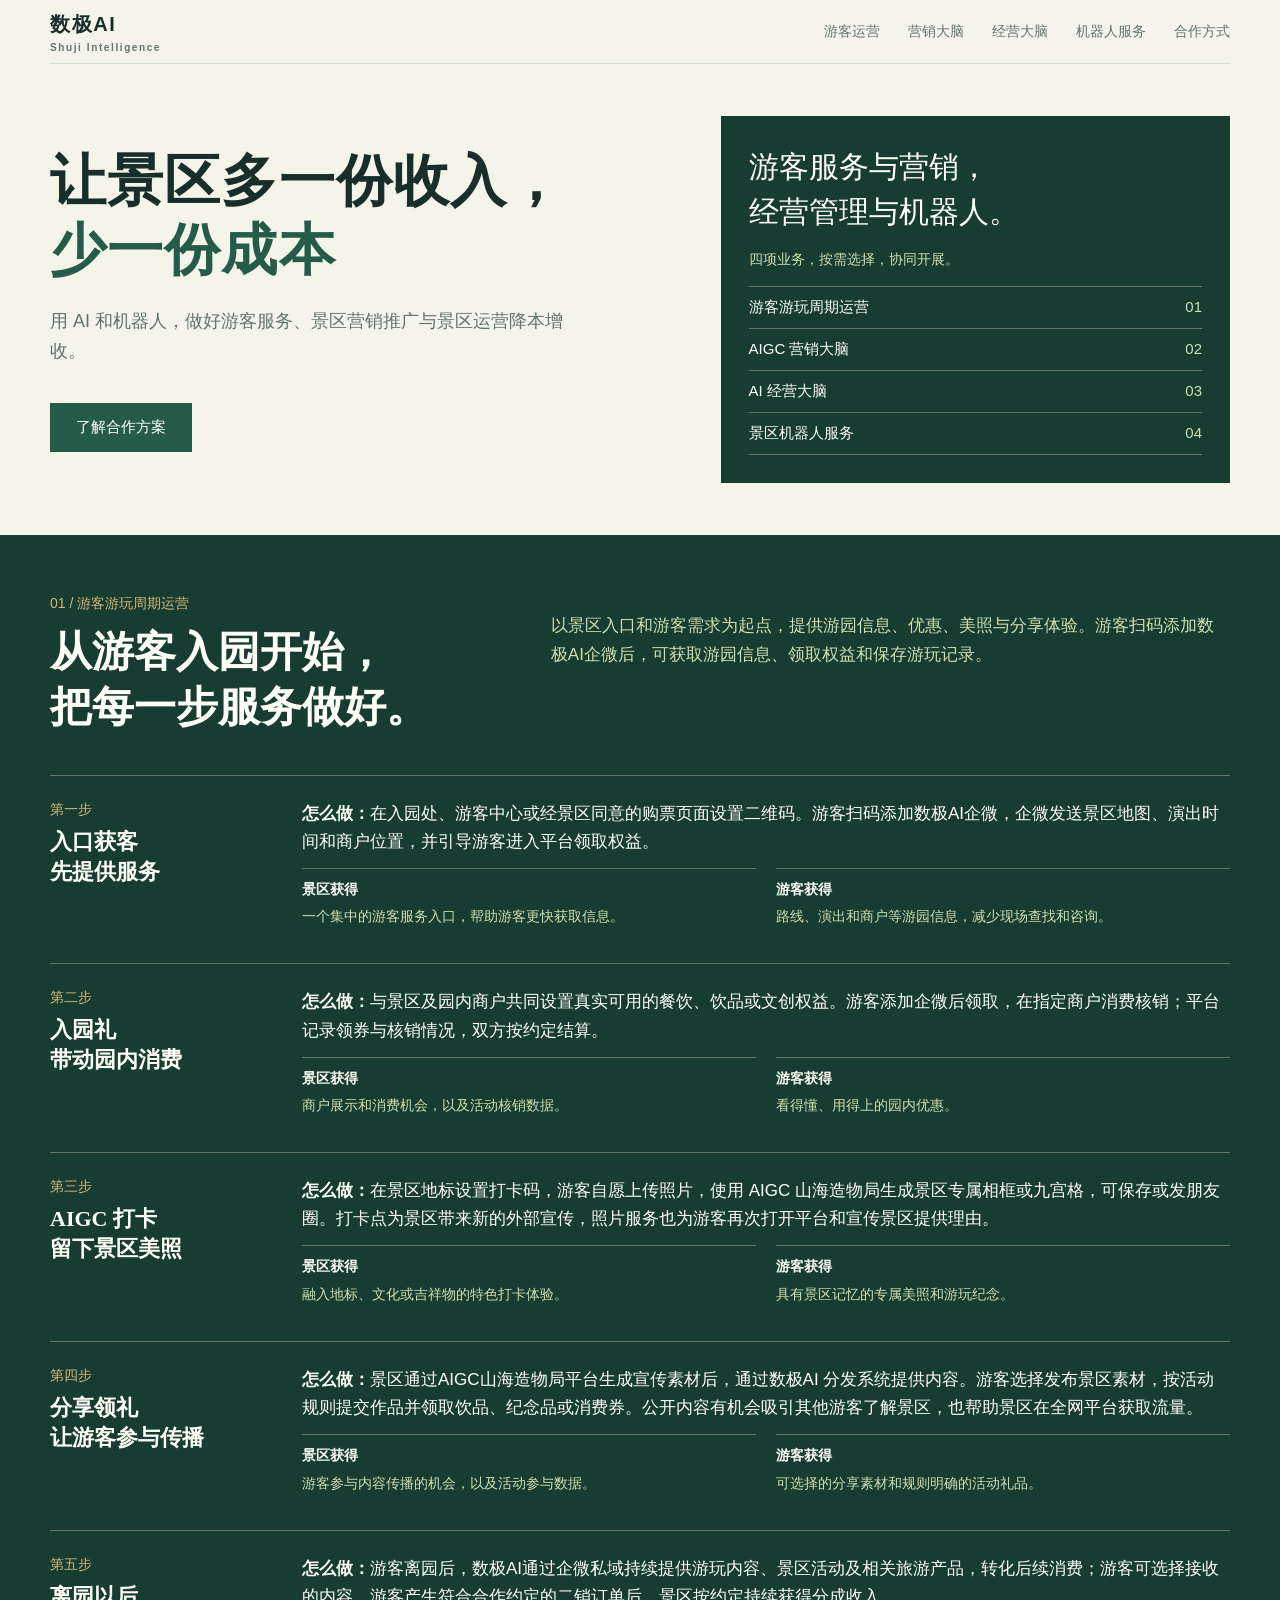
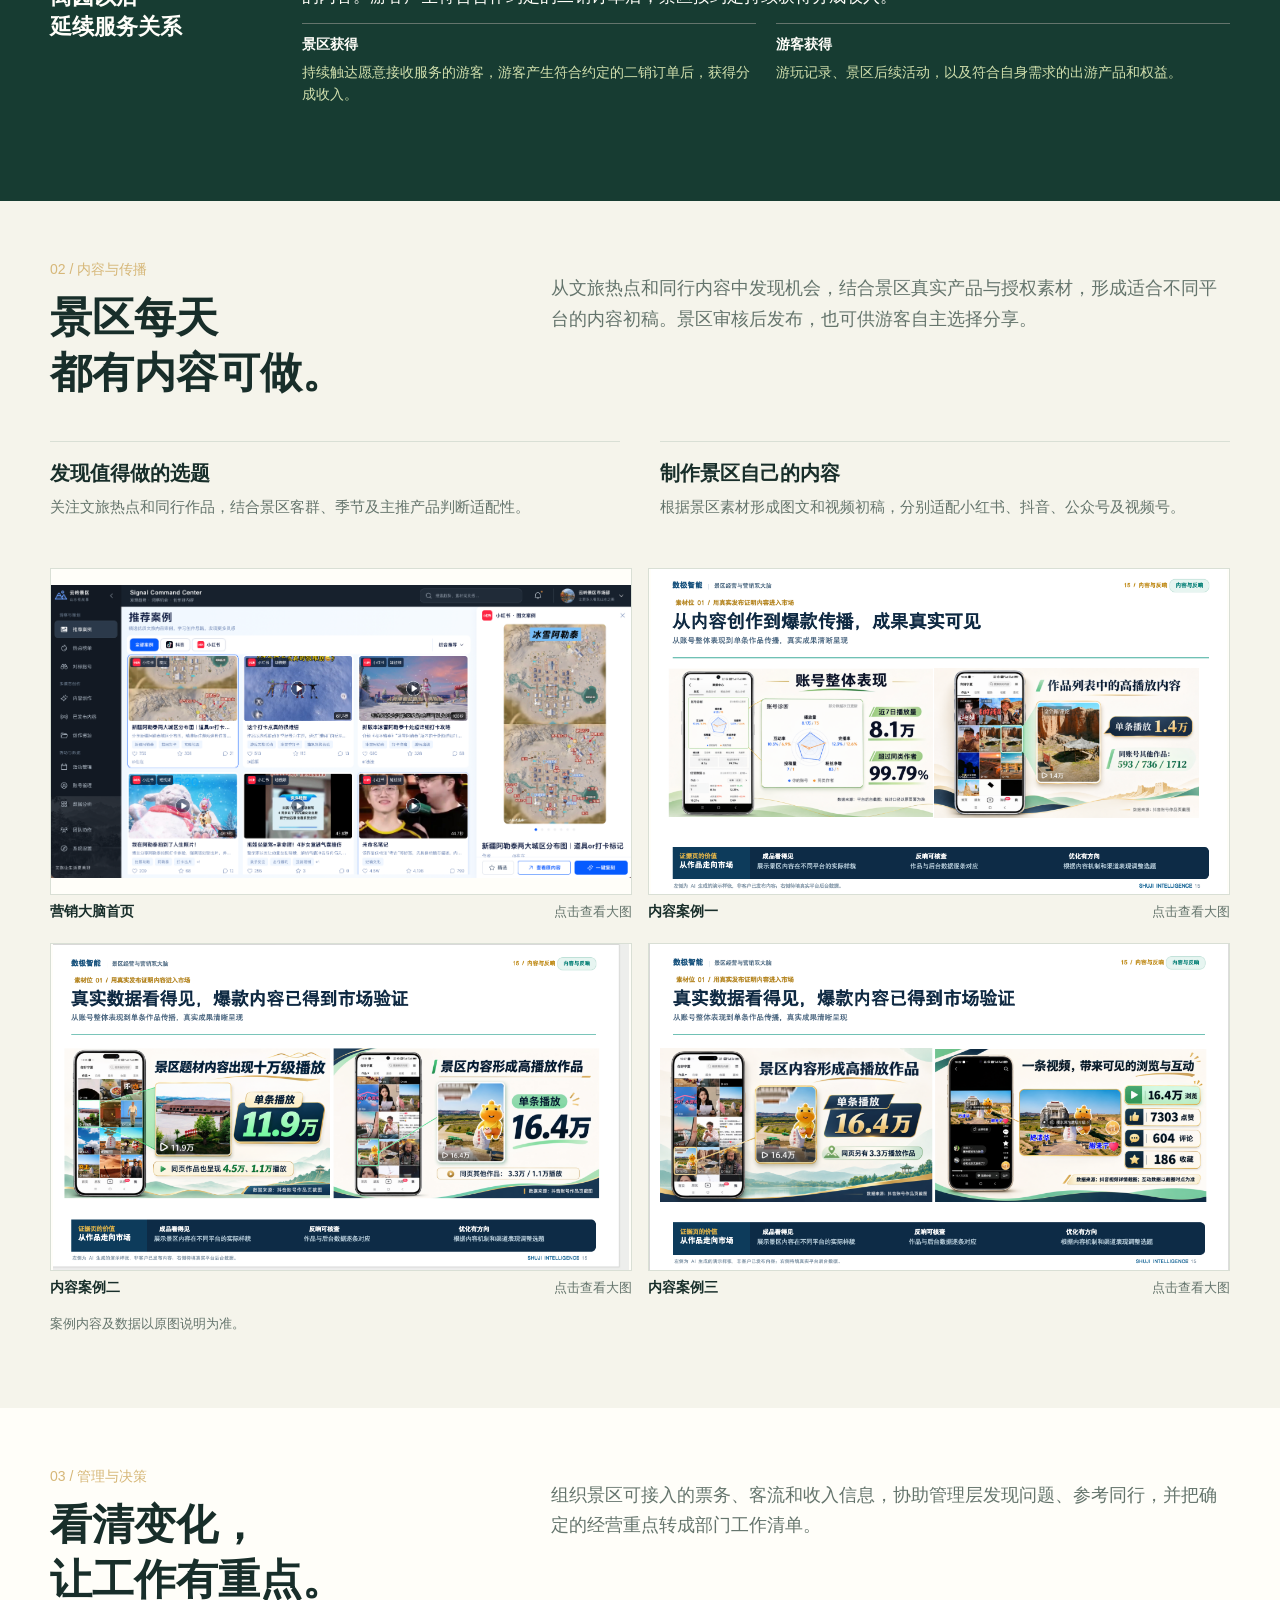
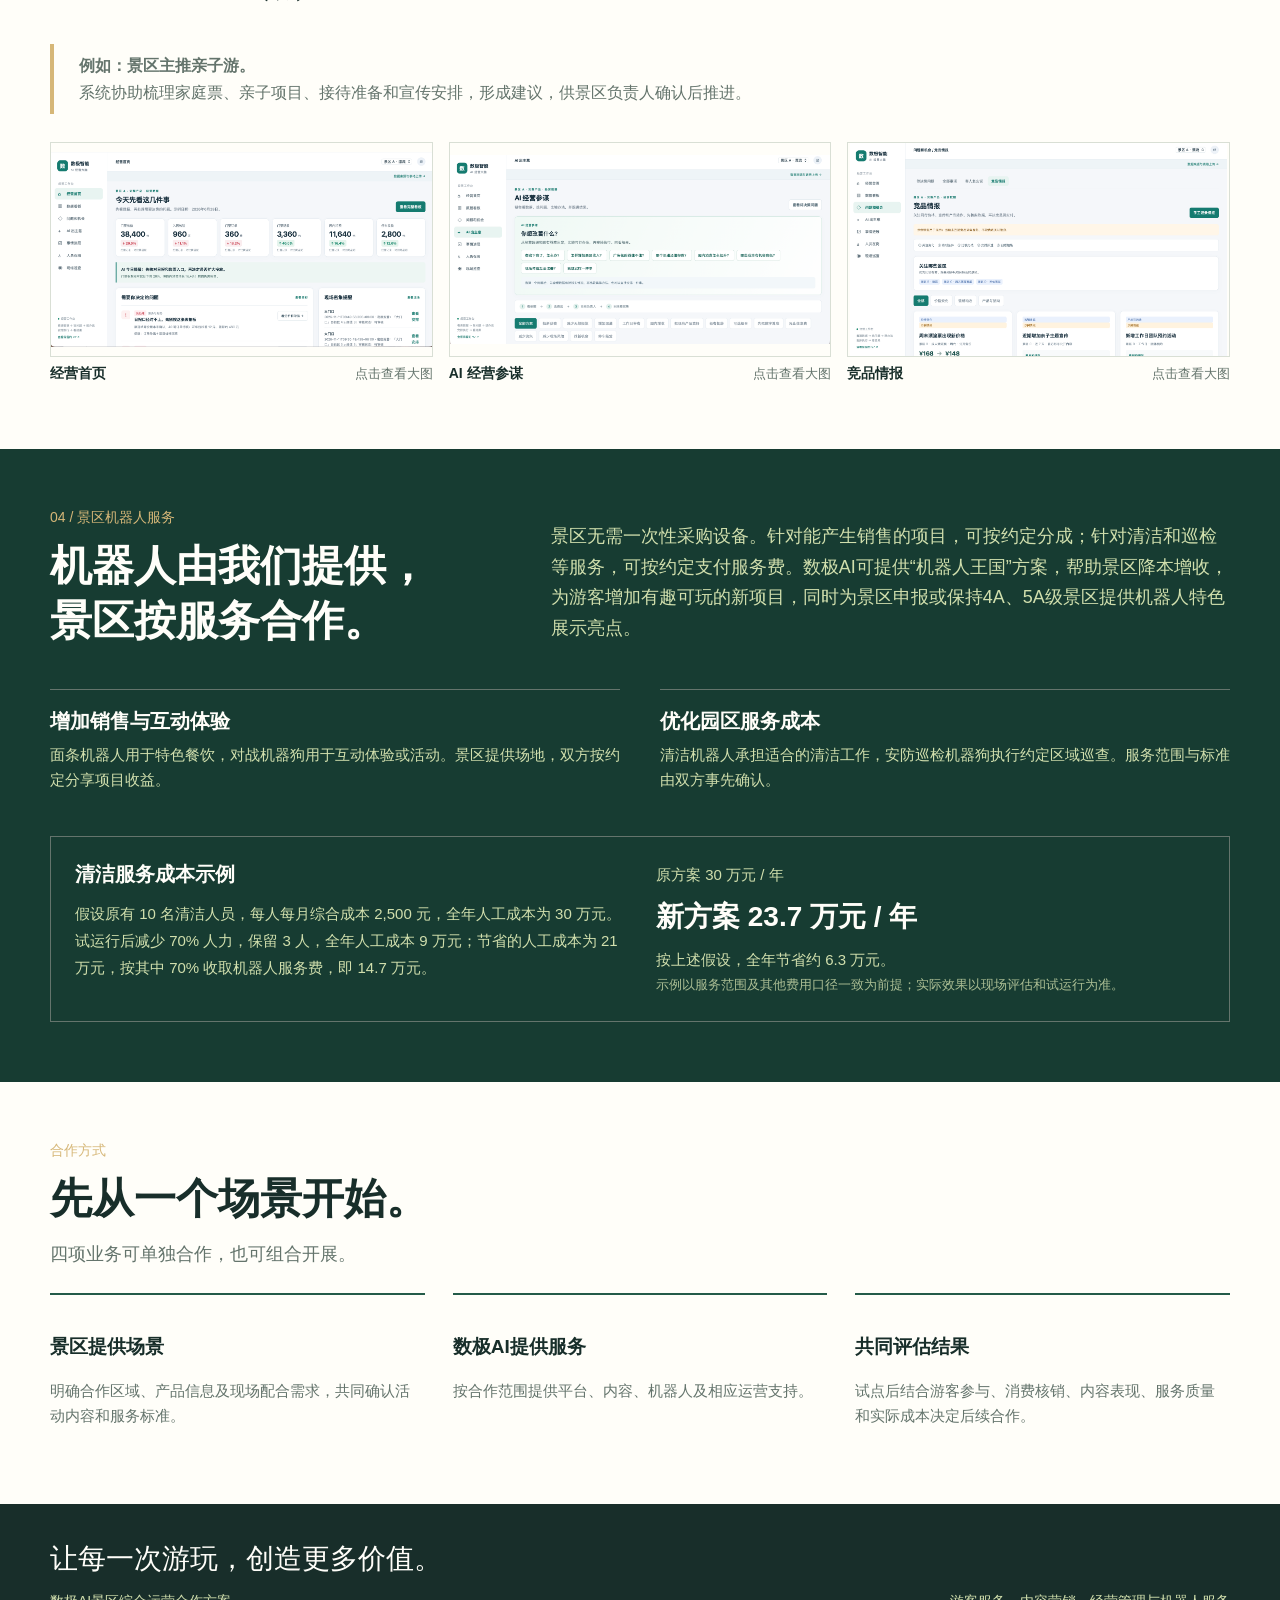
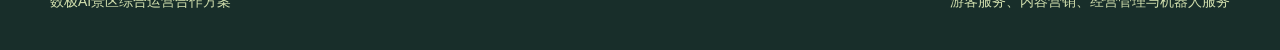
==== index.html @ 52cd79e1 "Update proposal headline" ====
<!doctype html>
<html lang="zh-CN"><head><meta charset="utf-8"><meta name="viewport" content="width=device-width,initial-scale=1"><title>数极AI｜景区综合运营合作方案</title><meta name="description" content="数极AI景区游客运营、营销、经营与机器人服务合作方案。"><style>
/* Hallmark: editorial B2B proposal; signature: visitor journey as a landscape of connected services. */
/* Critique: grounded in supplied materials; examples are clearly labelled. */
:root{--ink:#182e2a;--muted:#64746c;--paper:#f5f4eb;--white:#fffef9;--line:#d9dfd5;--green:#245b49;--deep:#173c32;--lime:#d1dfad;--gold:#d6b778;--font: "PingFang SC","Microsoft YaHei",sans-serif;--serif:"Songti SC","Noto Serif SC",serif}*{box-sizing:border-box}html{scroll-behavior:smooth;overflow-x:clip}body{margin:0;background:var(--paper);color:var(--ink);font-family:var(--font);overflow-x:clip}a{color:inherit;text-decoration:none}a:focus-visible{outline:3px solid var(--gold);outline-offset:5px}.wrap{width:min(1180px,calc(100% - 64px));margin:auto}.nav{height:78px;display:flex;align-items:center;justify-content:space-between;border-bottom:1px solid var(--line)}.brand{font-size:20px;font-weight:750;letter-spacing:.08em}.brand small{display:block;font-size:10px;color:var(--muted);margin-top:4px}.links{display:flex;gap:28px;font-size:14px;color:var(--muted)}.hero{min-height:625px;display:grid;grid-template-columns:1.1fr .9fr;align-items:center;gap:70px;padding:70px 0}.hero h1{font-family:var(--serif);font-weight:600;font-size:clamp(46px,5.2vw,76px);line-height:1.23;letter-spacing:.02em;margin:0 0 28px;overflow-wrap:break-word}.hero h1 span{color:var(--green)}.hero p{font-size:18px;line-height:1.9;color:var(--muted);max-width:530px}.button{display:inline-block;margin-top:28px;background:var(--green);color:var(--white);padding:15px 26px;font-size:15px}.hero-art{background:var(--deep);color:var(--white);padding:40px;min-height:440px;display:flex;flex-direction:column;justify-content:space-between}.hero-art h2{font-family:var(--serif);font-size:30px;font-weight:500;line-height:1.5;margin:0}.hero-art p{color:var(--lime);font-size:14px}.hero-list{border-top:1px solid var(--muted)}.hero-list div{padding:15px 0;border-bottom:1px solid var(--muted);display:flex;justify-content:space-between;font-size:15px}.hero-list span{color:var(--lime)}section{padding:100px 0}.intro{background:var(--deep);color:var(--white)}.intro-grid{display:grid;grid-template-columns:.8fr 1.2fr;gap:90px}.section-num{color:var(--gold);font-size:14px}.intro h2,.title{font-family:var(--serif);font-size:clamp(34px,4vw,52px);font-weight:600;line-height:1.3;margin:20px 0}.intro p{color:var(--lime);font-size:17px;line-height:1.9}.journey{display:grid;grid-template-columns:repeat(5,minmax(0,1fr));gap:0;border-top:1px solid var(--line);margin-top:55px}.step{padding:25px 20px 0 0}.step b{font-size:15px;color:var(--gold)}.step h3{font-size:19px;margin:16px 0 10px}.step p{font-size:14px;line-height:1.75;color:var(--white);opacity:.75}.section-top{display:grid;grid-template-columns:.8fr 1.2fr;gap:90px;align-items:start}.lead{font-size:18px;line-height:1.9;color:var(--muted);margin:20px 0}.columns{display:grid;grid-template-columns:repeat(2,minmax(0,1fr));gap:0 50px;margin-top:55px}.item{border-top:1px solid var(--line);padding:26px 0 30px}.item h3{font-size:20px;margin:0 0 12px}.item p{color:var(--muted);line-height:1.8;margin:0;font-size:15px}.highlight{background:var(--white)}.example{margin-top:48px;border-left:4px solid var(--gold);padding:8px 0 8px 25px;max-width:850px;line-height:1.9;color:var(--muted)}.robots{background:var(--deep);color:var(--white)}.robots .lead{color:var(--lime)}.robots .item{border-color:var(--muted)}.robots .item p{color:var(--lime)}.math{margin-top:45px;padding:30px;border:1px solid var(--muted);display:grid;grid-template-columns:1fr 1fr;gap:40px}.math h3{margin:0 0 12px;font-size:20px}.math p{margin:0;color:var(--lime);line-height:1.8;font-size:15px}.math strong{display:block;color:var(--white);font-size:28px;margin:10px 0}.note{font-size:13px!important;opacity:.8}.coop{background:var(--white)}.coop-grid{display:grid;grid-template-columns:repeat(3,minmax(0,1fr));gap:35px;margin-top:45px}.coop-grid div{border-top:2px solid var(--green);padding-top:20px}.coop-grid h3{font-size:19px}.coop-grid p{font-size:15px;line-height:1.8;color:var(--muted)}footer{background:var(--ink);color:var(--white);padding:55px 0}footer .foot{display:flex;justify-content:space-between;gap:40px;align-items:end}footer h2{font-family:var(--serif);font-weight:500;font-size:32px;margin:0 0 12px}footer p{color:var(--lime);line-height:1.7;margin:0;font-size:14px}.visitor-detail{padding-top:56px}.stage{display:grid;grid-template-columns:220px minmax(0,1fr);gap:48px;padding:32px 0;border-top:1px solid var(--muted)}.stage h3{font-family:var(--serif);font-size:25px;margin:8px 0}.stage-no{color:var(--gold);font-size:14px}.stage p{color:var(--white);line-height:1.8;margin:0 0 18px}.benefits{display:grid;grid-template-columns:repeat(2,minmax(0,1fr));gap:24px}.benefits p{border-top:1px solid var(--muted);padding-top:12px;font-size:14px;color:var(--lime)}.benefits strong{display:block;color:var(--white);margin-bottom:5px}.visitor-note{border-top:1px solid var(--muted);padding-top:24px;color:var(--lime);font-size:14px;line-height:1.8}.system-preview{margin:44px 0 0}.system-preview img{display:block;width:100%;height:auto;border:1px solid var(--line);background:var(--white)}.system-preview figcaption{margin-top:12px;font-size:14px;line-height:1.7;color:var(--muted)}@media(max-width:760px){.wrap{width:calc(100% - 36px)}.nav{height:68px}.links{gap:12px;font-size:12px}.links a:nth-child(2),.links a:nth-child(3){display:none}.hero{grid-template-columns:1fr;gap:30px;padding:55px 0;min-height:0}.hero h1{font-size:45px}.hero-art{min-height:350px;padding:28px}.intro-grid,.section-top,.math{grid-template-columns:1fr;gap:15px}.journey{grid-template-columns:1fr 1fr;gap:20px}.columns,.coop-grid{grid-template-columns:1fr;gap:0}.stage{grid-template-columns:1fr;gap:12px}.benefits{grid-template-columns:1fr;gap:14px}section{padding:70px 0}footer .foot{display:block}footer .foot>p{margin-top:25px}}@media(prefers-reduced-motion:reduce){html{scroll-behavior:auto}}
.business-gallery{display:grid;grid-template-columns:repeat(3,minmax(0,1fr));gap:20px;margin-top:48px}.business-gallery figure{margin:0;min-width:0}.preview-button{padding:0;display:block;width:100%;border:1px solid var(--line);background:var(--white);cursor:zoom-in}.preview-button img{display:block;width:100%;height:auto}.business-gallery figcaption{display:flex;justify-content:space-between;gap:8px;align-items:baseline;margin-top:12px;font-size:14px}.business-gallery figcaption span,.gallery-note{color:var(--muted);font-size:13px}.gallery-note{margin-top:18px;line-height:1.7}.preview-dialog{border:0;padding:18px;background:var(--white);max-width:min(1500px,96vw);max-height:95vh}.preview-dialog::backdrop{background:rgba(0,0,0,.8)}.preview-dialog img{display:block;max-width:100%;max-height:83vh;object-fit:contain;margin:auto}.preview-dialog header{display:flex;justify-content:space-between;align-items:center;margin-bottom:12px;gap:20px}.preview-dialog button{border:1px solid var(--line);background:var(--white);padding:8px 16px;cursor:pointer}.preview-button:focus-visible,.preview-dialog button:focus-visible{outline:3px solid var(--gold);outline-offset:4px}@media(max-width:760px){.business-gallery{gap:8px}.business-gallery figcaption{display:block;font-size:12px}.business-gallery figcaption span{display:block;font-size:11px;margin-top:4px}.preview-dialog{padding:10px}}.marketing-gallery{display:grid;grid-template-columns:repeat(2,minmax(0,1fr));gap:24px;margin-top:48px}.marketing-gallery figure{margin:0;min-width:0}.marketing-gallery figcaption{display:flex;justify-content:space-between;gap:8px;align-items:baseline;margin-top:12px;font-size:14px}.marketing-gallery figcaption span{color:var(--muted);font-size:13px}@media(max-width:760px){.marketing-gallery{gap:12px}.marketing-gallery figcaption{display:block;font-size:12px}.marketing-gallery figcaption span{display:block;font-size:11px;margin-top:4px}}.marketing-gallery figure{display:flex;flex-direction:column}.marketing-gallery .preview-button{aspect-ratio:16/9;display:flex;align-items:center;justify-content:center;overflow:hidden}.marketing-gallery .preview-button img{width:100%;height:100%;object-fit:contain}.marketing-gallery figcaption{min-height:24px}
/* 图片展示统一尺寸，保留完整画面 */
.marketing-gallery,.business-gallery{display:grid;align-items:start;gap:24px}
.marketing-gallery figure,.business-gallery figure{display:flex;flex-direction:column;margin:0;min-width:0}
.marketing-gallery .preview-button,.business-gallery .preview-button{display:flex;width:100%;aspect-ratio:16 / 9;align-items:center;justify-content:center;overflow:hidden}
.marketing-gallery .preview-button img,.business-gallery .preview-button img{display:block;width:100%;height:100%;object-fit:contain}
.marketing-gallery figcaption,.business-gallery figcaption{display:flex;align-items:baseline;justify-content:space-between;gap:8px;min-height:24px;margin-top:12px}
@media(max-width:760px){.marketing-gallery,.business-gallery{grid-template-columns:repeat(2,minmax(0,1fr));gap:16px}.marketing-gallery figcaption,.business-gallery figcaption{display:block;min-height:42px}.marketing-gallery figcaption span,.business-gallery figcaption span{display:block;margin-top:4px}}

/* 紧凑阅读布局 */
.nav{height:64px}.hero{min-height:0;padding:52px 0;gap:48px}.hero h1{font-size:clamp(42px,4.4vw,64px);margin-bottom:20px}.hero p{line-height:1.7}.hero-art{min-height:330px;padding:28px}.hero-list div{padding:11px 0}.button{margin-top:18px}section{padding:60px 0}.intro-grid,.section-top{gap:48px}.intro h2,.title{font-size:clamp(32px,3.3vw,44px);margin:12px 0}.intro p,.lead{line-height:1.7}.lead{margin:12px 0}.visitor-detail{padding-top:28px}.stage{padding:24px 0;gap:32px}.stage h3{font-size:22px}.stage p{line-height:1.65;margin-bottom:12px}.benefits{gap:20px}.benefits p{line-height:1.6;padding-top:9px}.columns{margin-top:28px;gap:0 40px}.item{padding:18px 0 20px}.item h3{margin-bottom:8px}.item p{line-height:1.65}.example{margin-top:24px;line-height:1.7}.marketing-gallery,.business-gallery{margin-top:28px;gap:16px}.marketing-gallery figcaption,.business-gallery figcaption{margin-top:8px}.gallery-note{margin-top:10px}.math{margin-top:24px;padding:24px;gap:32px}.coop-grid{margin-top:24px;gap:28px}.coop-grid p{line-height:1.65}footer{padding:36px 0}footer h2{font-size:28px}@media(max-width:760px){.hero{padding:36px 0;gap:24px}.hero h1{font-size:40px}.hero-art{min-height:280px;padding:22px}section{padding:44px 0}.intro-grid,.section-top{gap:8px}.stage{padding:20px 0;gap:8px}.benefits{gap:10px}.marketing-gallery,.business-gallery{gap:12px}.coop-grid{gap:0}footer .foot>p{margin-top:16px}}
</style></head><body><header class="wrap nav"><div class="brand">数极AI<small>Shuji Intelligence</small></div><nav class="links" aria-label="页面导航"><a href="#visitor">游客运营</a><a href="#marketing">营销大脑</a><a href="#business">经营大脑</a><a href="#robot">机器人服务</a><a href="#cooperation">合作方式</a></nav></header><main><div class="wrap hero"><div><h1>让景区多一份收入，<br><span>少一份成本</span></h1><p>用 AI 和机器人，做好游客服务、景区营销推广与景区运营降本增收。</p><a class="button" href="#visitor">了解合作方案</a></div><div class="hero-art"><div><h2>游客服务与营销，<br>经营管理与机器人。</h2><p>四项业务，按需选择，协同开展。</p></div><div class="hero-list"><div>游客游玩周期运营 <span>01</span></div><div>AIGC 营销大脑 <span>02</span></div><div>AI 经营大脑 <span>03</span></div><div>景区机器人服务 <span>04</span></div></div></div></div><section class="intro" id="visitor"><div class="wrap"><div class="intro-grid"><div><div class="section-num">01 / 游客游玩周期运营</div><h2>从游客入园开始，<br>把每一步服务做好。</h2></div><div><p>以景区入口和游客需求为起点，提供游园信息、优惠、美照与分享体验。游客扫码添加数极AI企微后，可获取游园信息、领取权益和保存游玩记录。</p></div></div><div class="visitor-detail">
<div class="stage"><div><span class="stage-no">第一步</span><h3>入口获客<br>先提供服务</h3></div><div><p><strong>怎么做：</strong>在入园处、游客中心或经景区同意的购票页面设置二维码。游客扫码添加数极AI企微，企微发送景区地图、演出时间和商户位置，并引导游客进入平台领取权益。</p><div class="benefits"><p><strong>景区获得</strong>一个集中的游客服务入口，帮助游客更快获取信息。</p><p><strong>游客获得</strong>路线、演出和商户等游园信息，减少现场查找和咨询。</p></div></div></div>
<div class="stage"><div><span class="stage-no">第二步</span><h3>入园礼<br>带动园内消费</h3></div><div><p><strong>怎么做：</strong>与景区及园内商户共同设置真实可用的餐饮、饮品或文创权益。游客添加企微后领取，在指定商户消费核销；平台记录领券与核销情况，双方按约定结算。</p><div class="benefits"><p><strong>景区获得</strong>商户展示和消费机会，以及活动核销数据。</p><p><strong>游客获得</strong>看得懂、用得上的园内优惠。</p></div></div></div>
<div class="stage"><div><span class="stage-no">第三步</span><h3>AIGC 打卡<br>留下景区美照</h3></div><div><p><strong>怎么做：</strong>在景区地标设置打卡码，游客自愿上传照片，使用 AIGC 山海造物局生成景区专属相框或九宫格，可保存或发朋友圈。打卡点为景区带来新的外部宣传，照片服务也为游客再次打开平台和宣传景区提供理由。</p><div class="benefits"><p><strong>景区获得</strong>融入地标、文化或吉祥物的特色打卡体验。</p><p><strong>游客获得</strong>具有景区记忆的专属美照和游玩纪念。</p></div></div></div>
<div class="stage"><div><span class="stage-no">第四步</span><h3>分享领礼<br>让游客参与传播</h3></div><div><p><strong>怎么做：</strong>景区通过AIGC山海造物局平台生成宣传素材后，通过数极AI 分发系统提供内容。游客选择发布景区素材，按活动规则提交作品并领取饮品、纪念品或消费券。公开内容有机会吸引其他游客了解景区，也帮助景区在全网平台获取流量。</p><div class="benefits"><p><strong>景区获得</strong>游客参与内容传播的机会，以及活动参与数据。</p><p><strong>游客获得</strong>可选择的分享素材和规则明确的活动礼品。</p></div></div></div>
<div class="stage"><div><span class="stage-no">第五步</span><h3>离园以后<br>延续服务关系</h3></div><div><p><strong>怎么做：</strong>游客离园后，数极AI通过企微私域持续提供游玩内容、景区活动及相关旅游产品，转化后续消费；游客可选择接收的内容。游客产生符合合作约定的二销订单后，景区按约定持续获得分成收入。</p><div class="benefits"><p><strong>景区获得</strong>持续触达愿意接收服务的游客，游客产生符合约定的二销订单后，获得分成收入。</p><p><strong>游客获得</strong>游玩记录、景区后续活动，以及符合自身需求的出游产品和权益。</p></div></div></div></div></div></section>
<section id="marketing"><div class="wrap"><div class="section-top"><div><div class="section-num">02 / 内容与传播</div><h2 class="title">景区每天<br>都有内容可做。</h2></div><p class="lead">从文旅热点和同行内容中发现机会，结合景区真实产品与授权素材，形成适合不同平台的内容初稿。景区审核后发布，也可供游客自主选择分享。</p></div><div class="columns"><div class="item"><h3>发现值得做的选题</h3><p>关注文旅热点和同行作品，结合景区客群、季节及主推产品判断适配性。</p></div><div class="item"><h3>制作景区自己的内容</h3><p>根据景区素材形成图文和视频初稿，分别适配小红书、抖音、公众号及视频号。</p></div></div><div class="marketing-gallery"><figure><button type="button" class="preview-button" aria-label="放大查看营销大脑首页"><img src="[data-uri]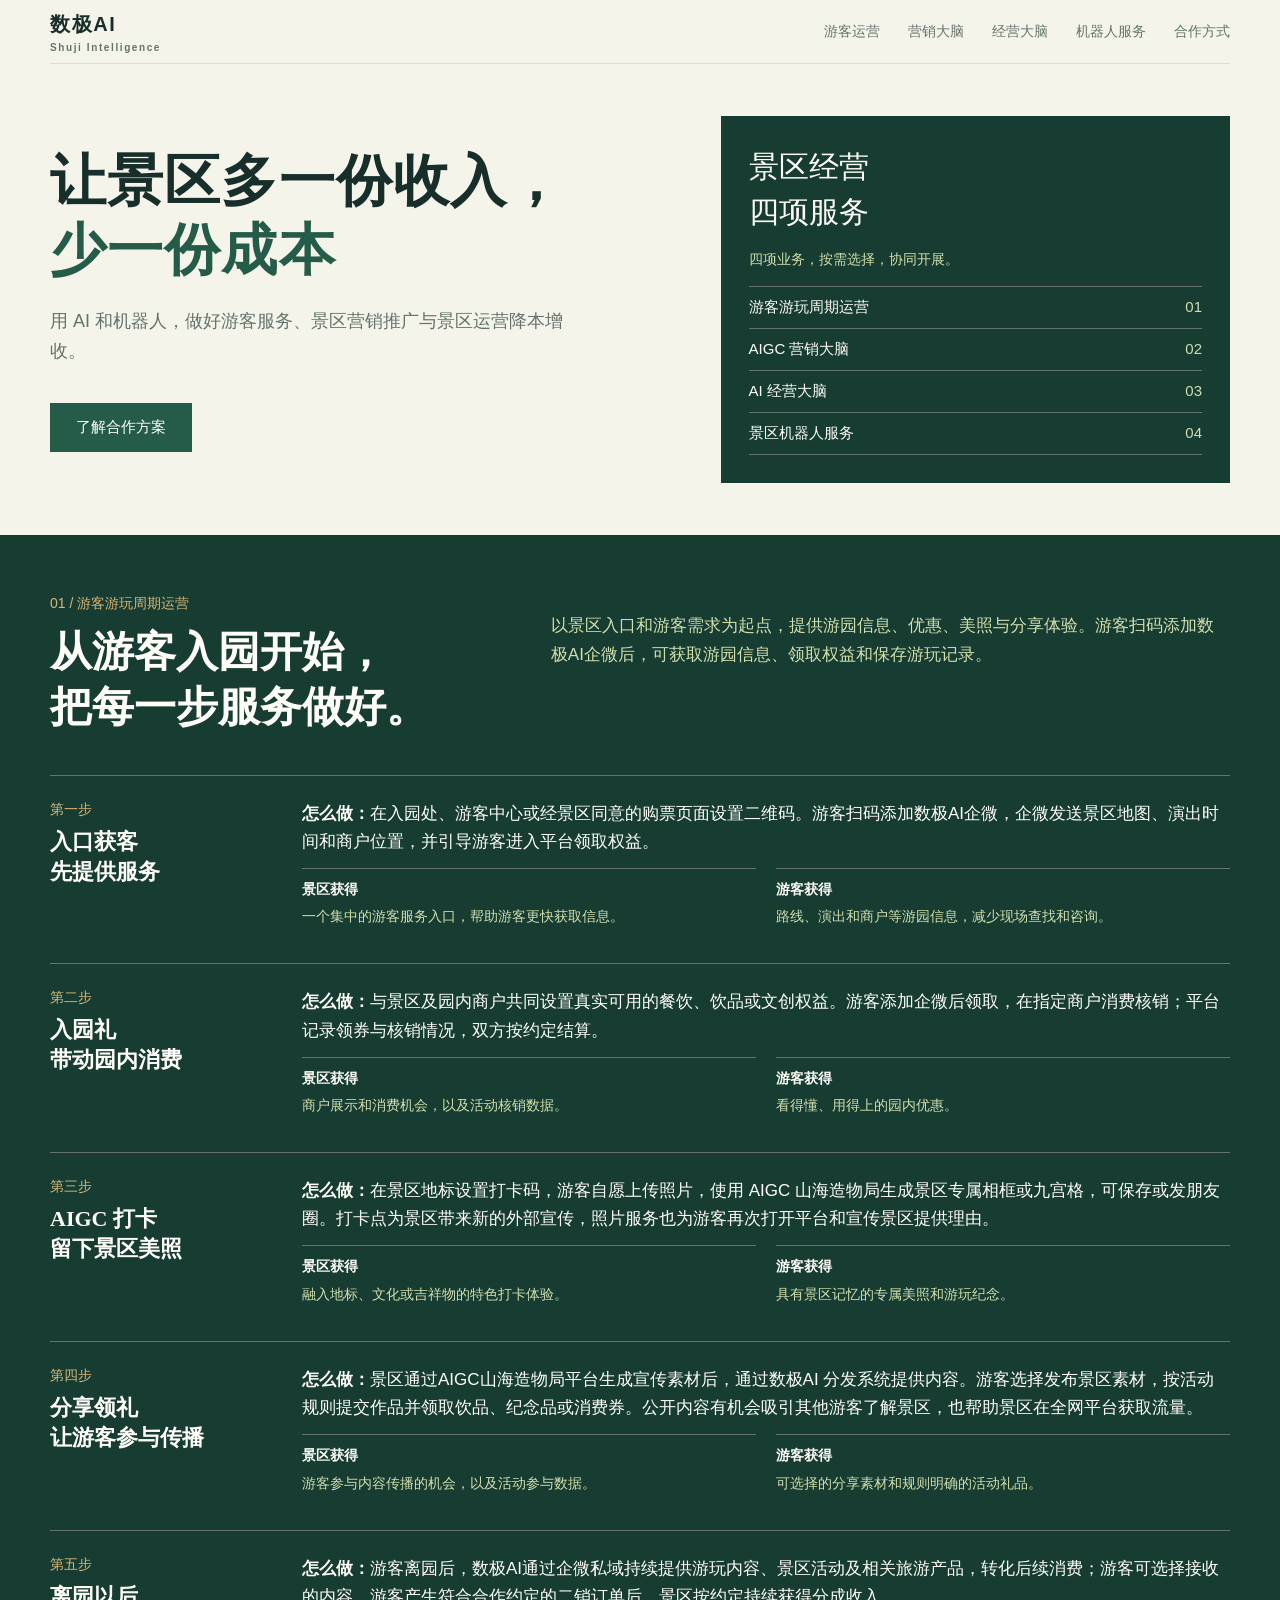
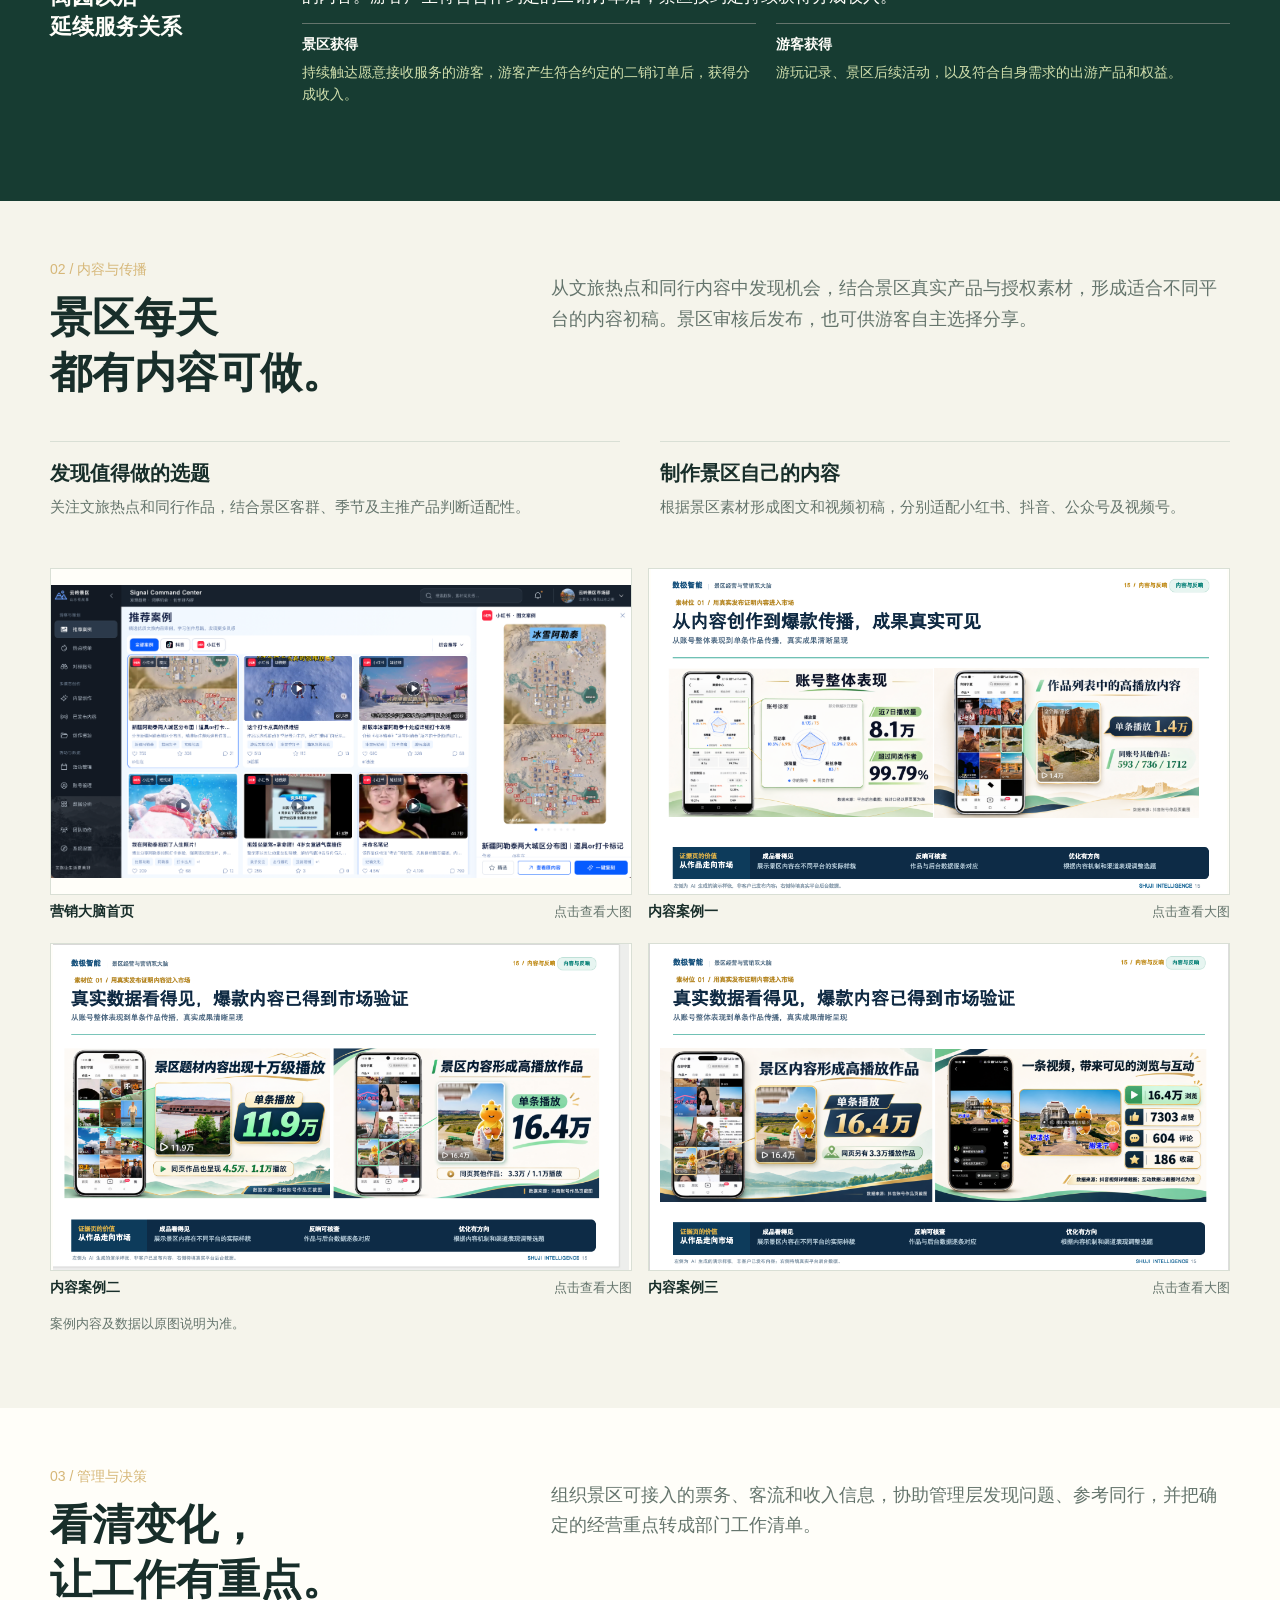
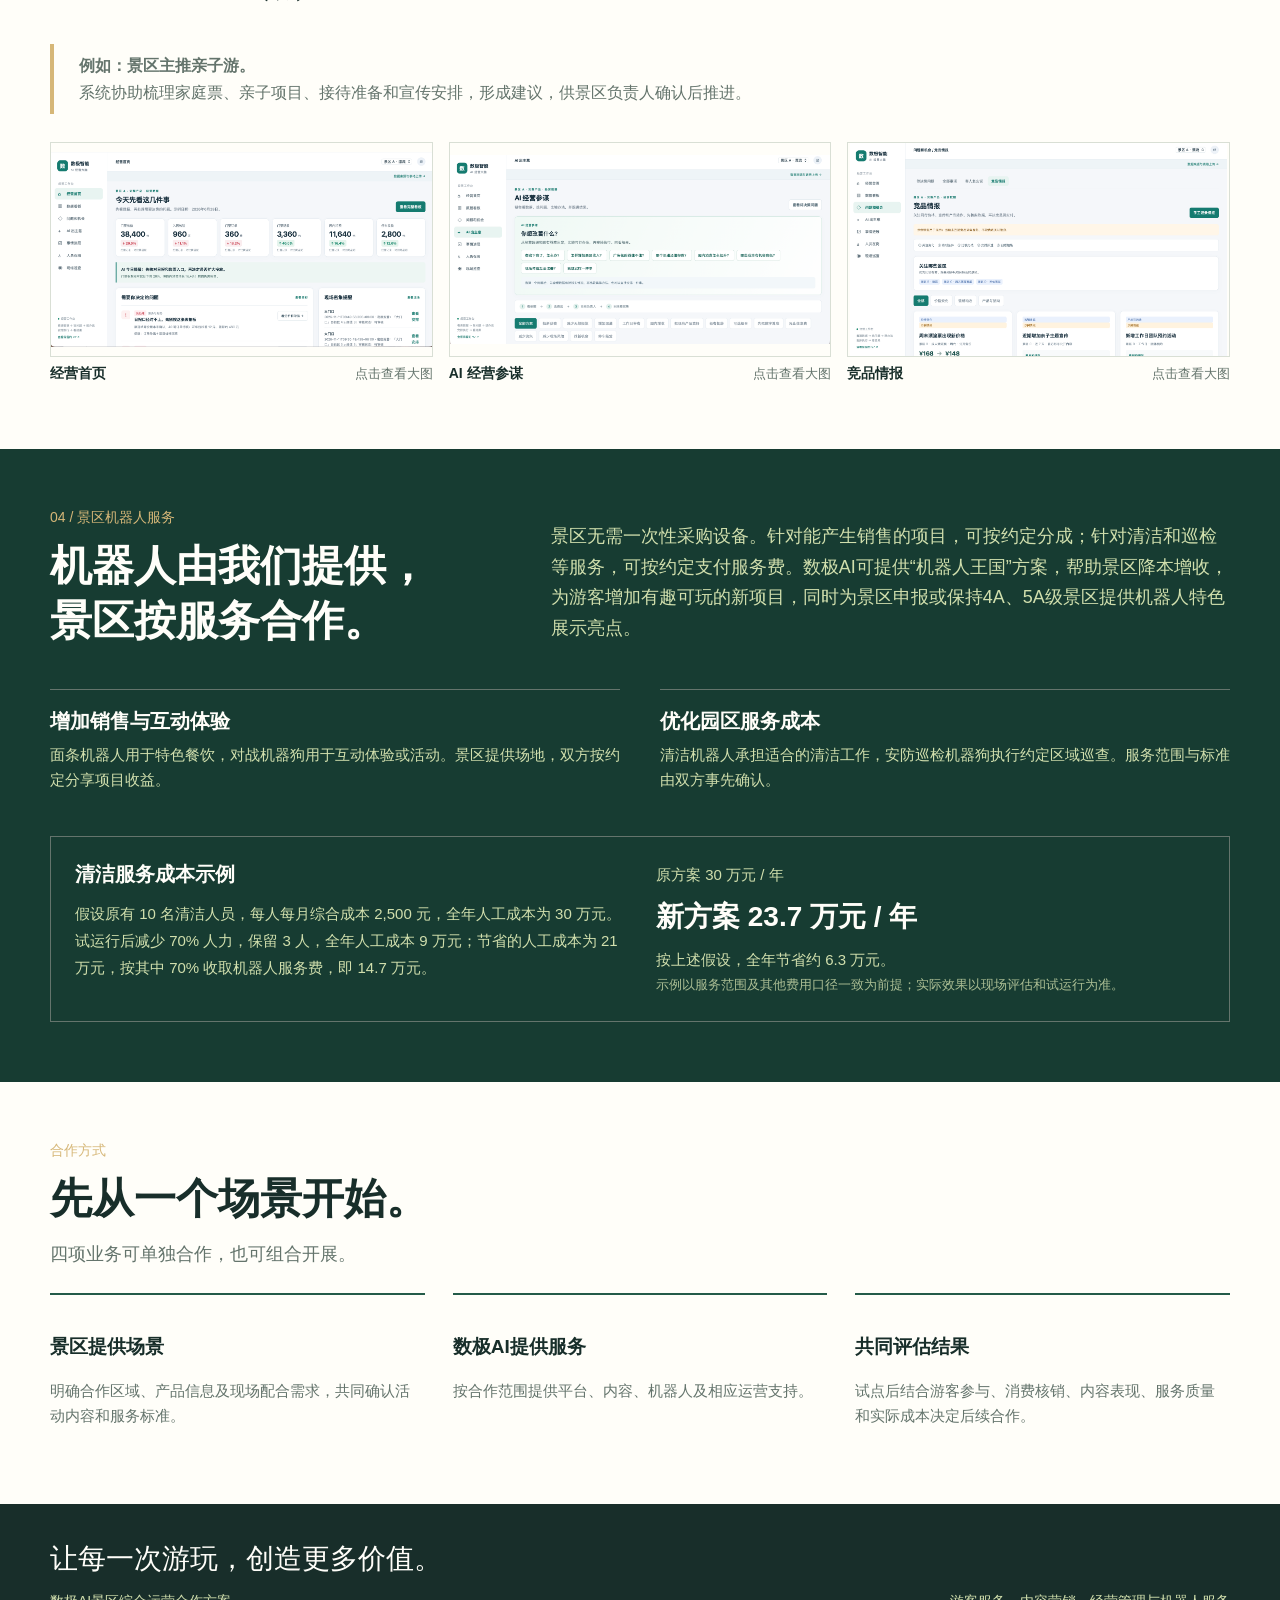
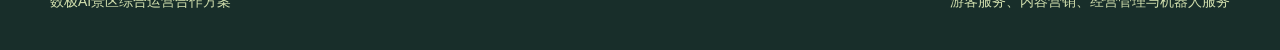
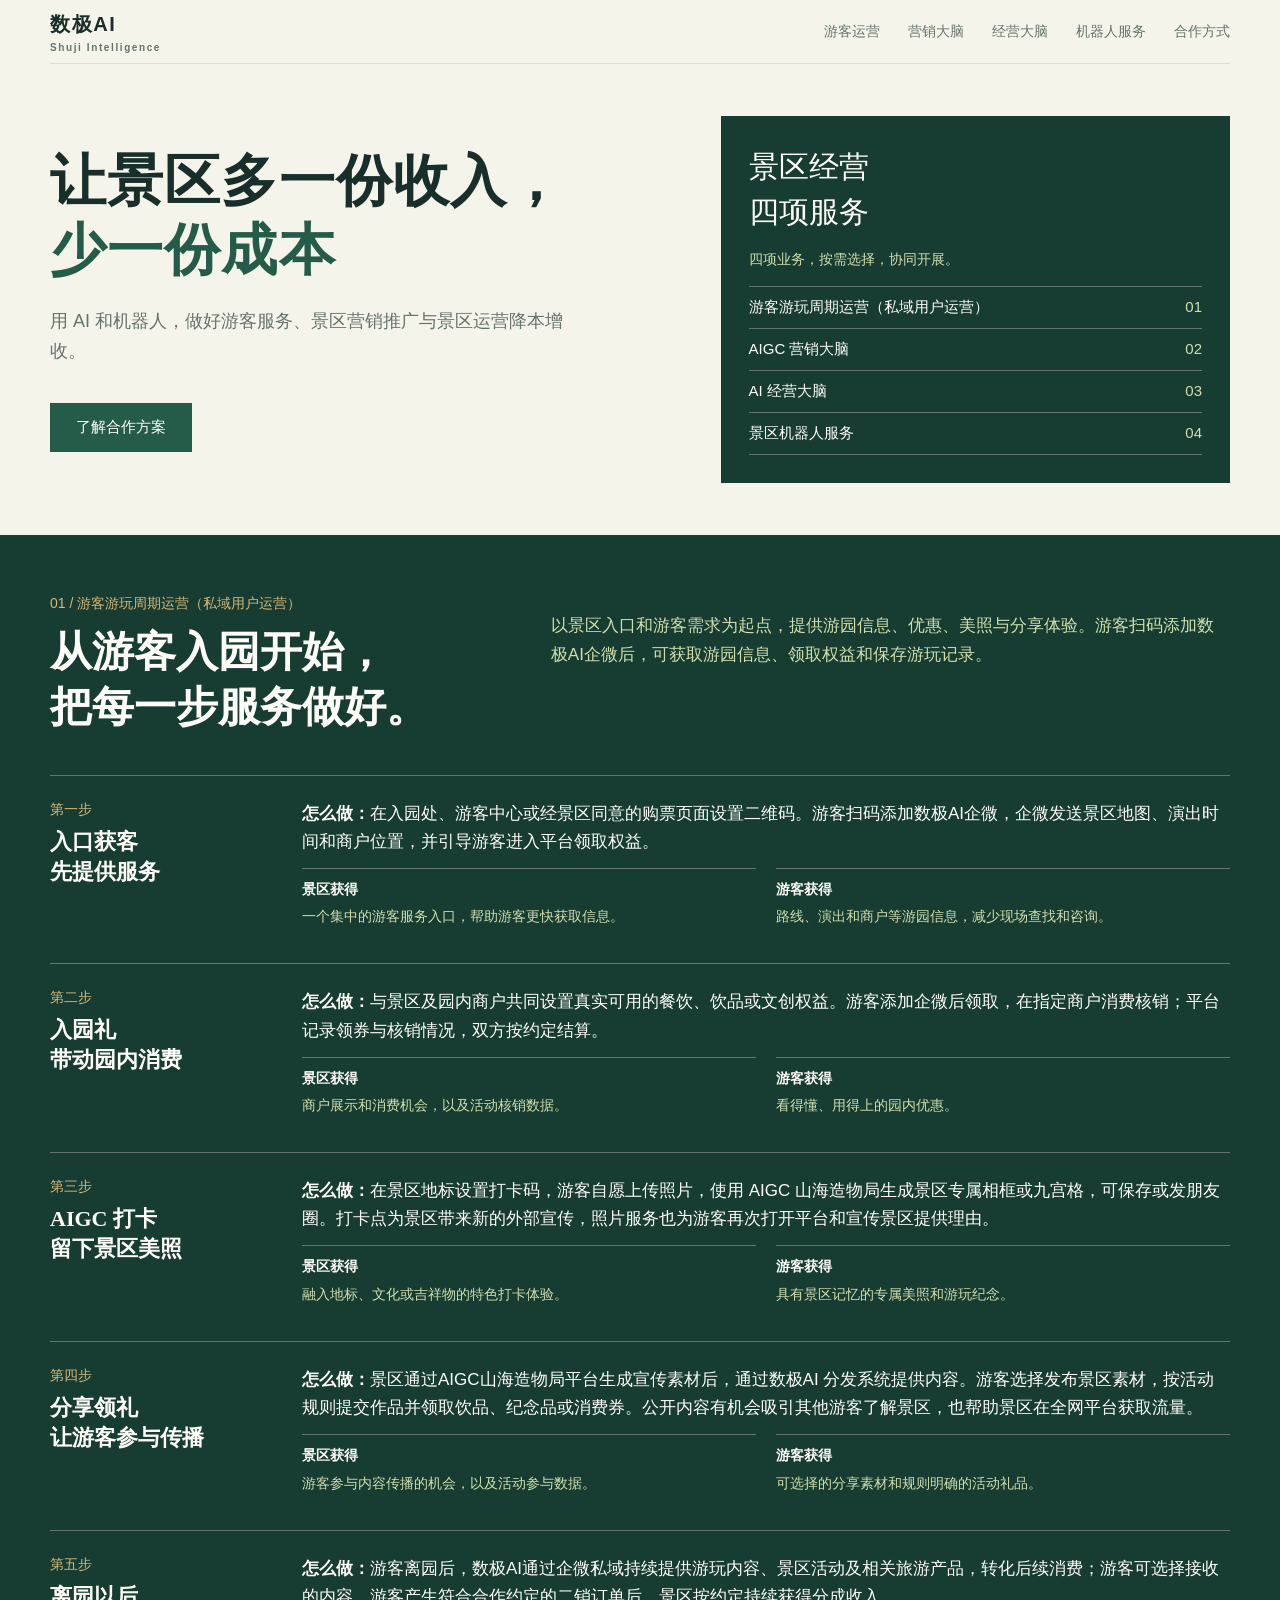
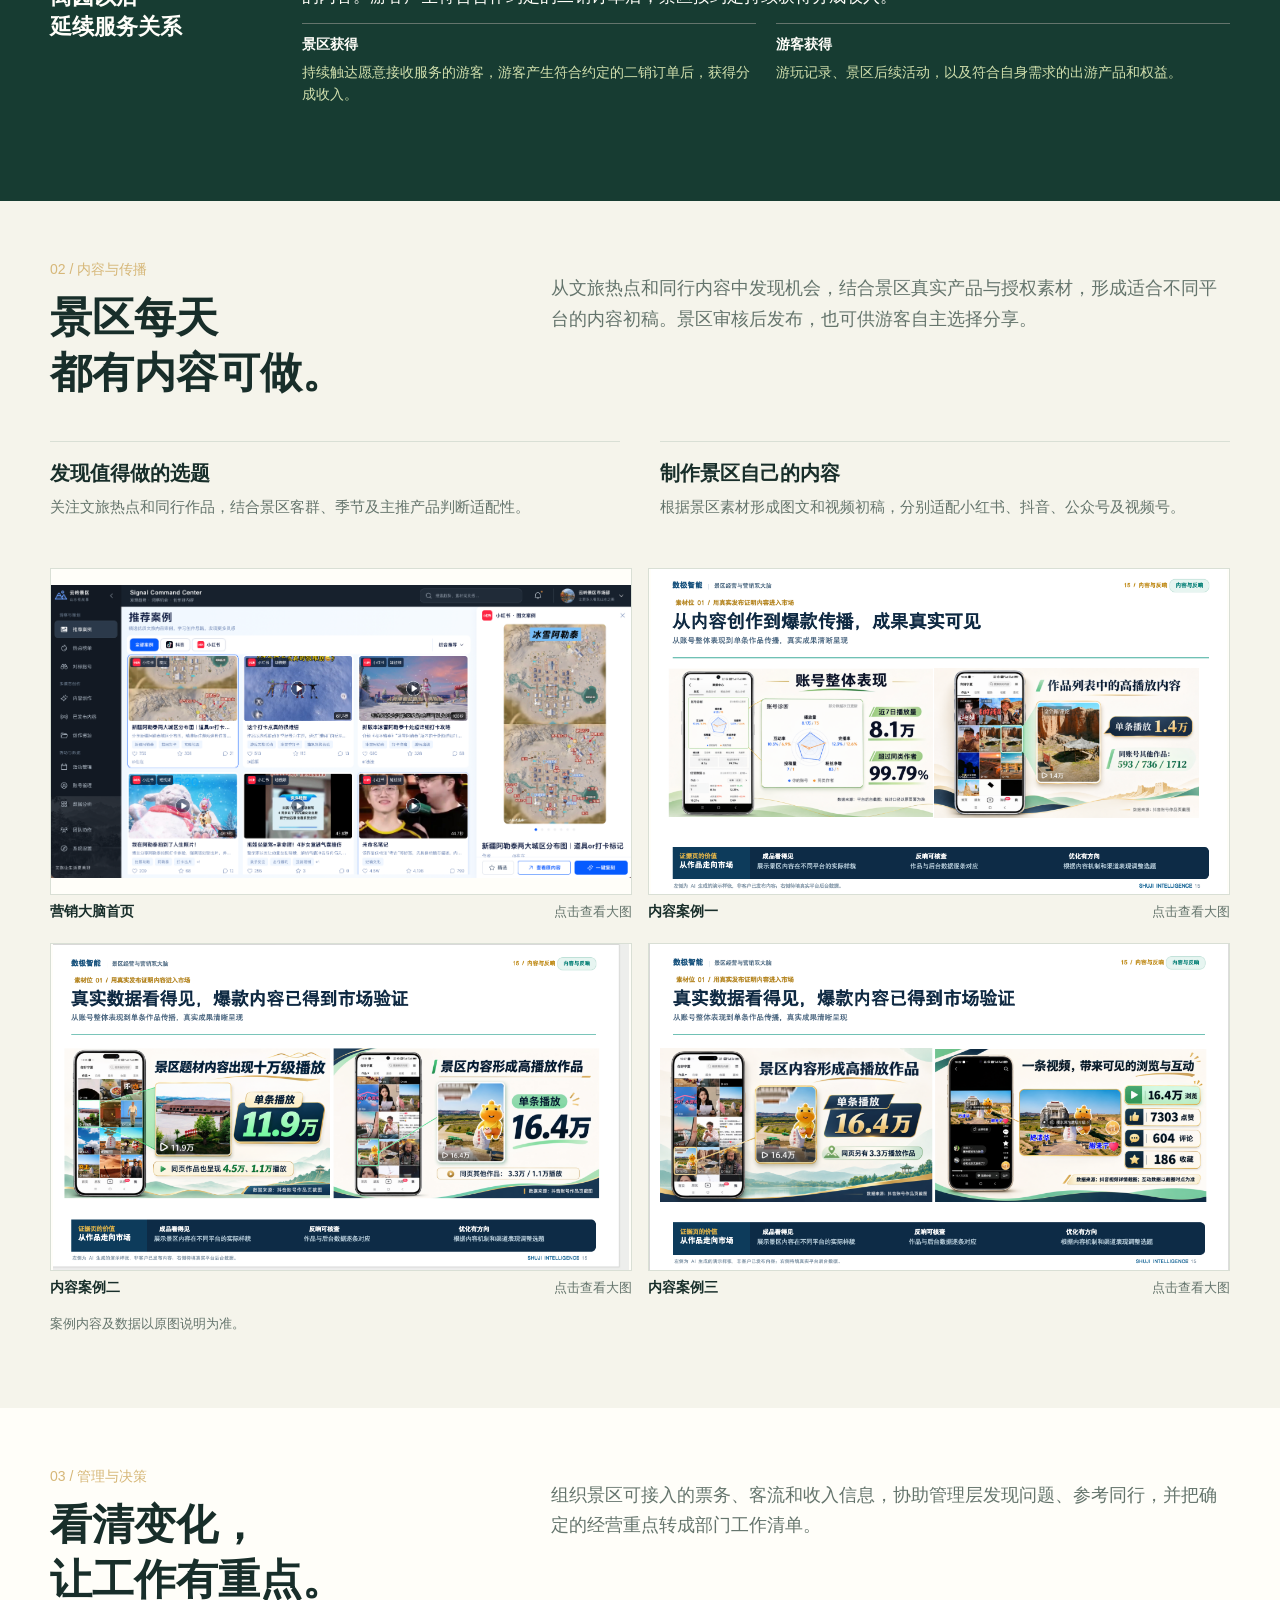
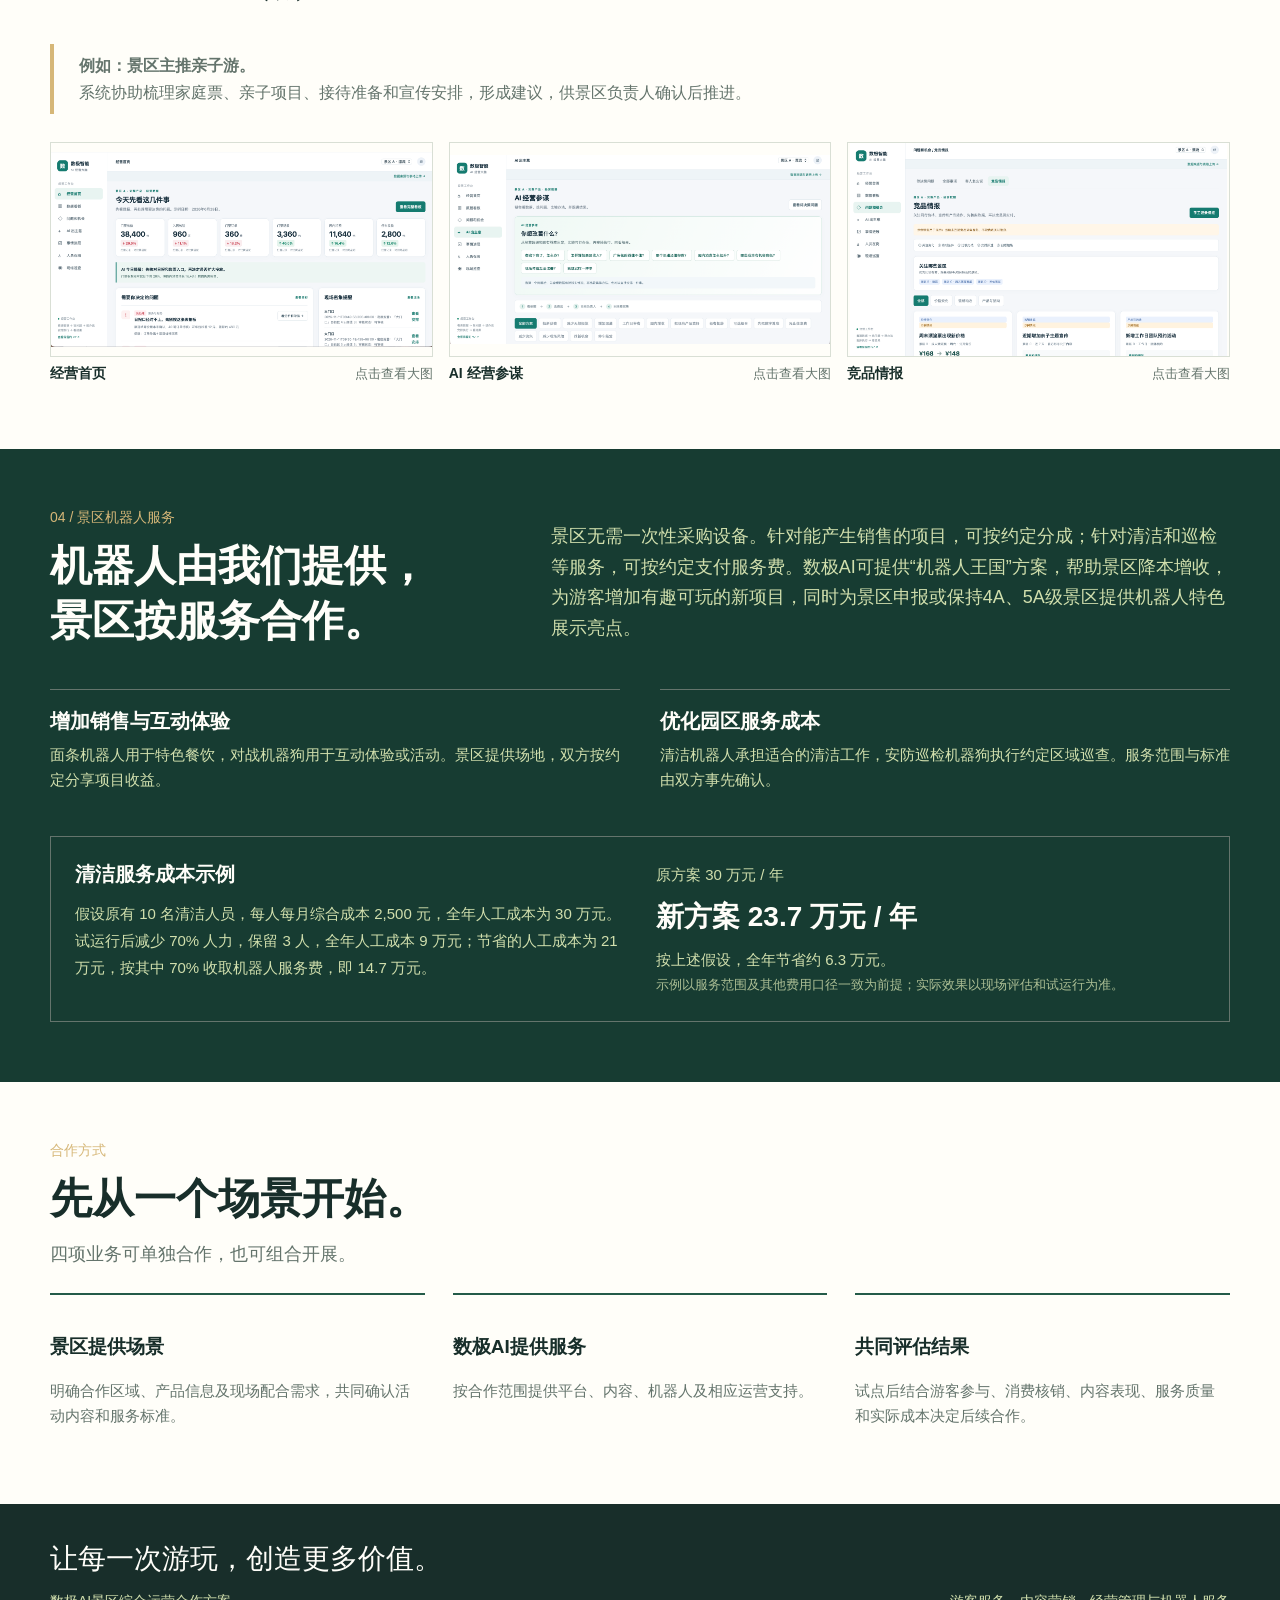
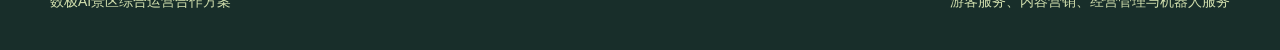
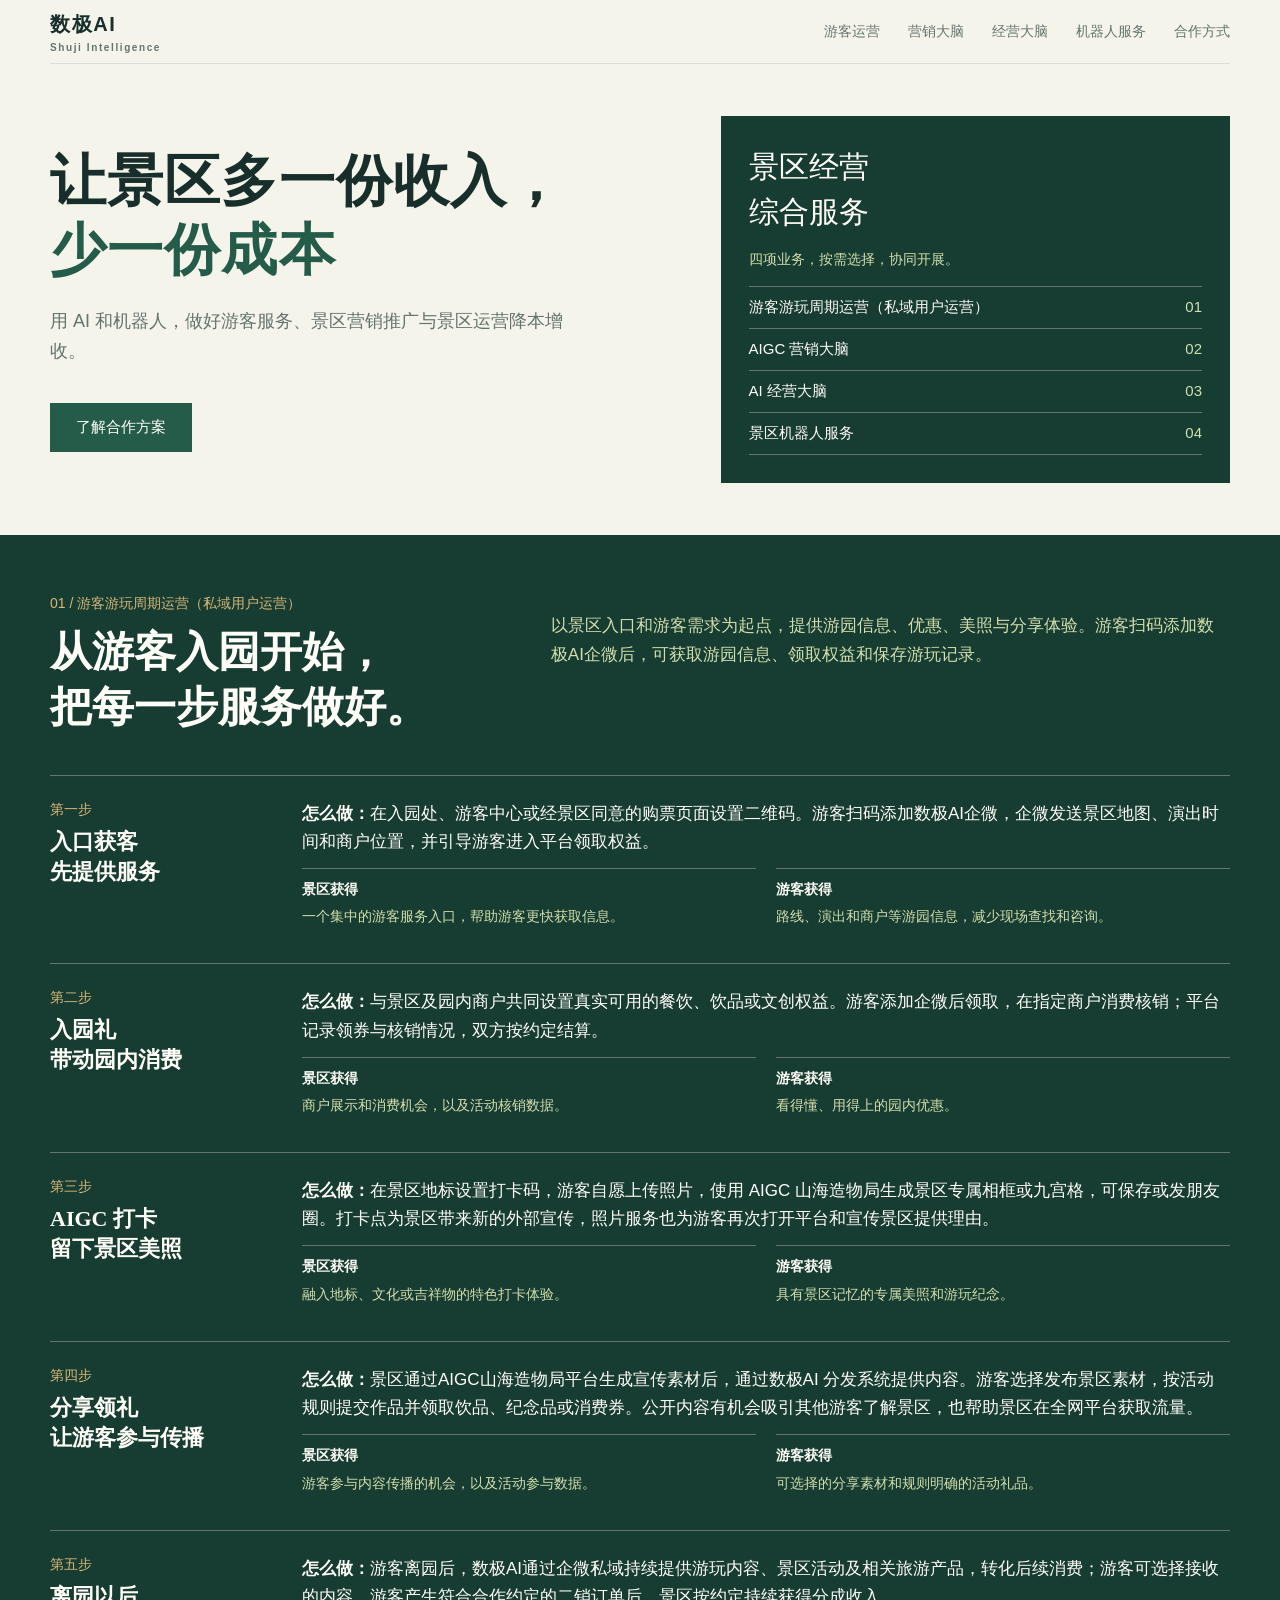
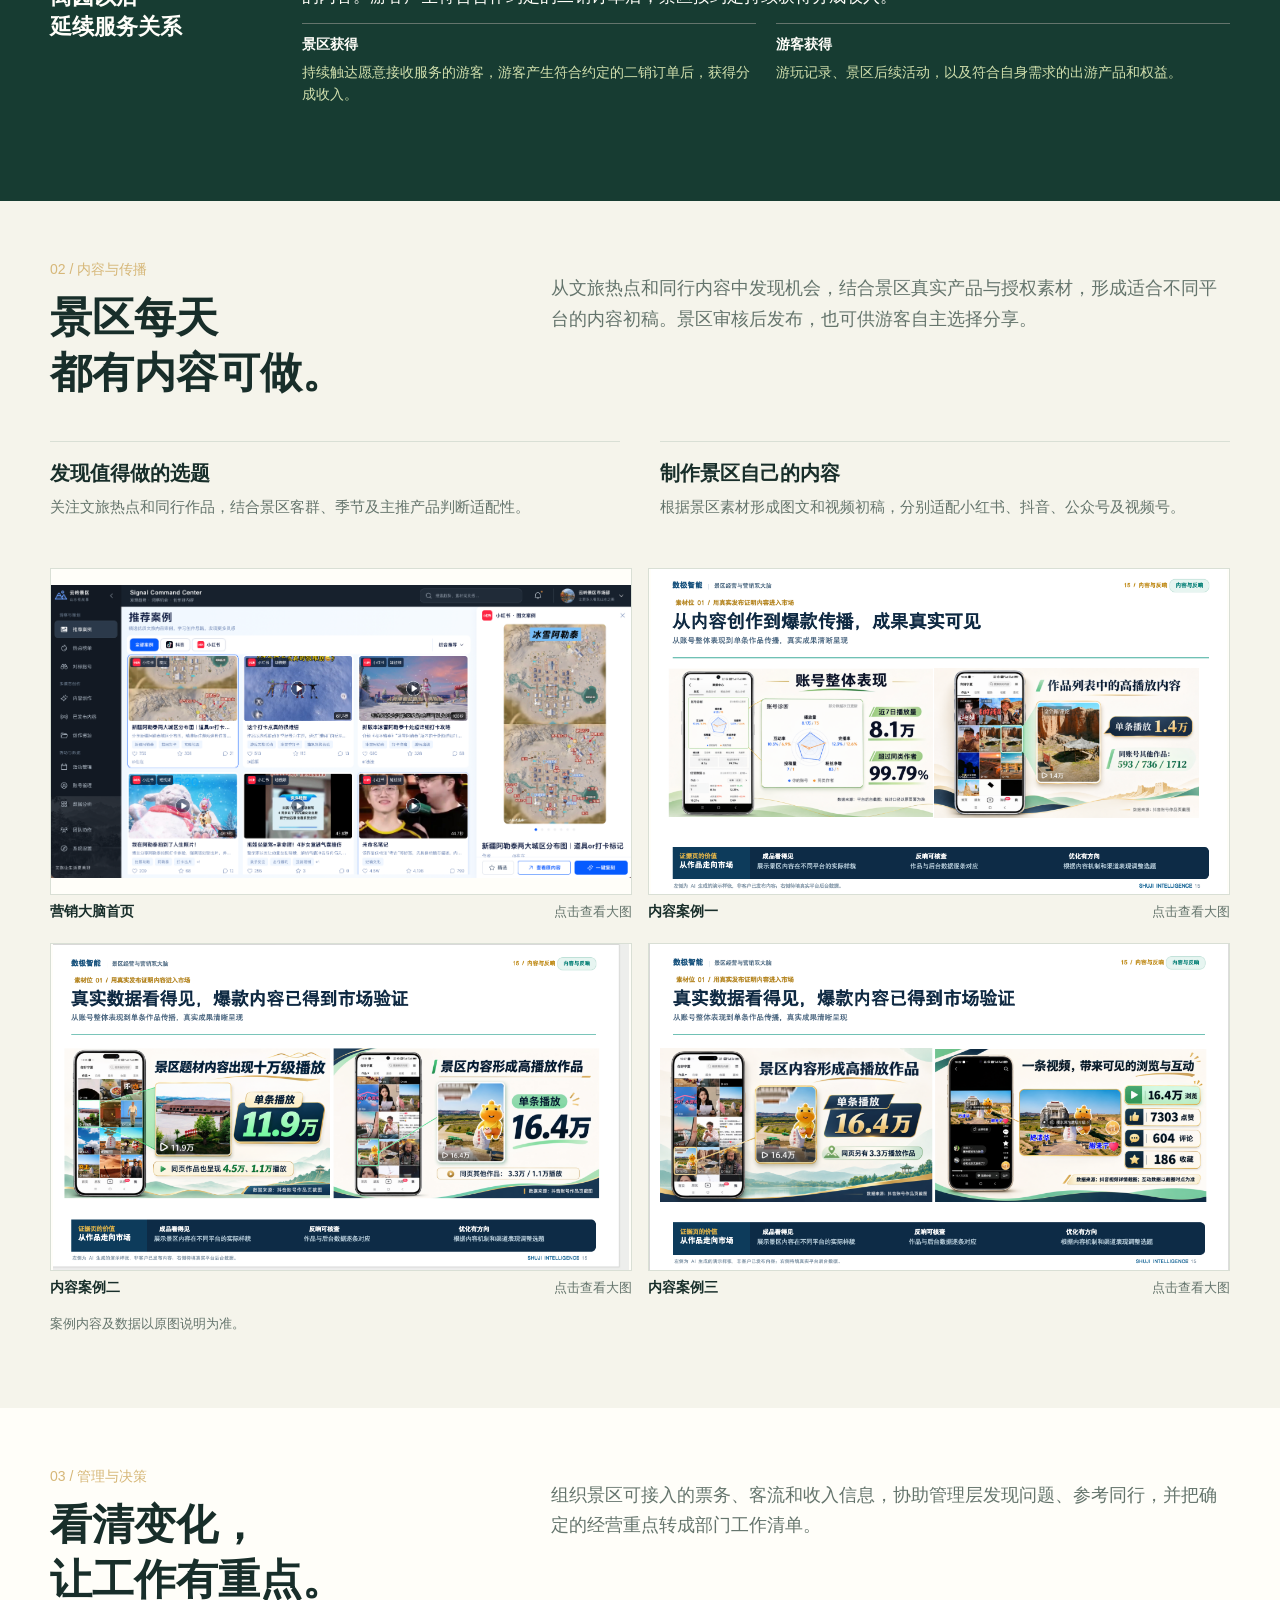
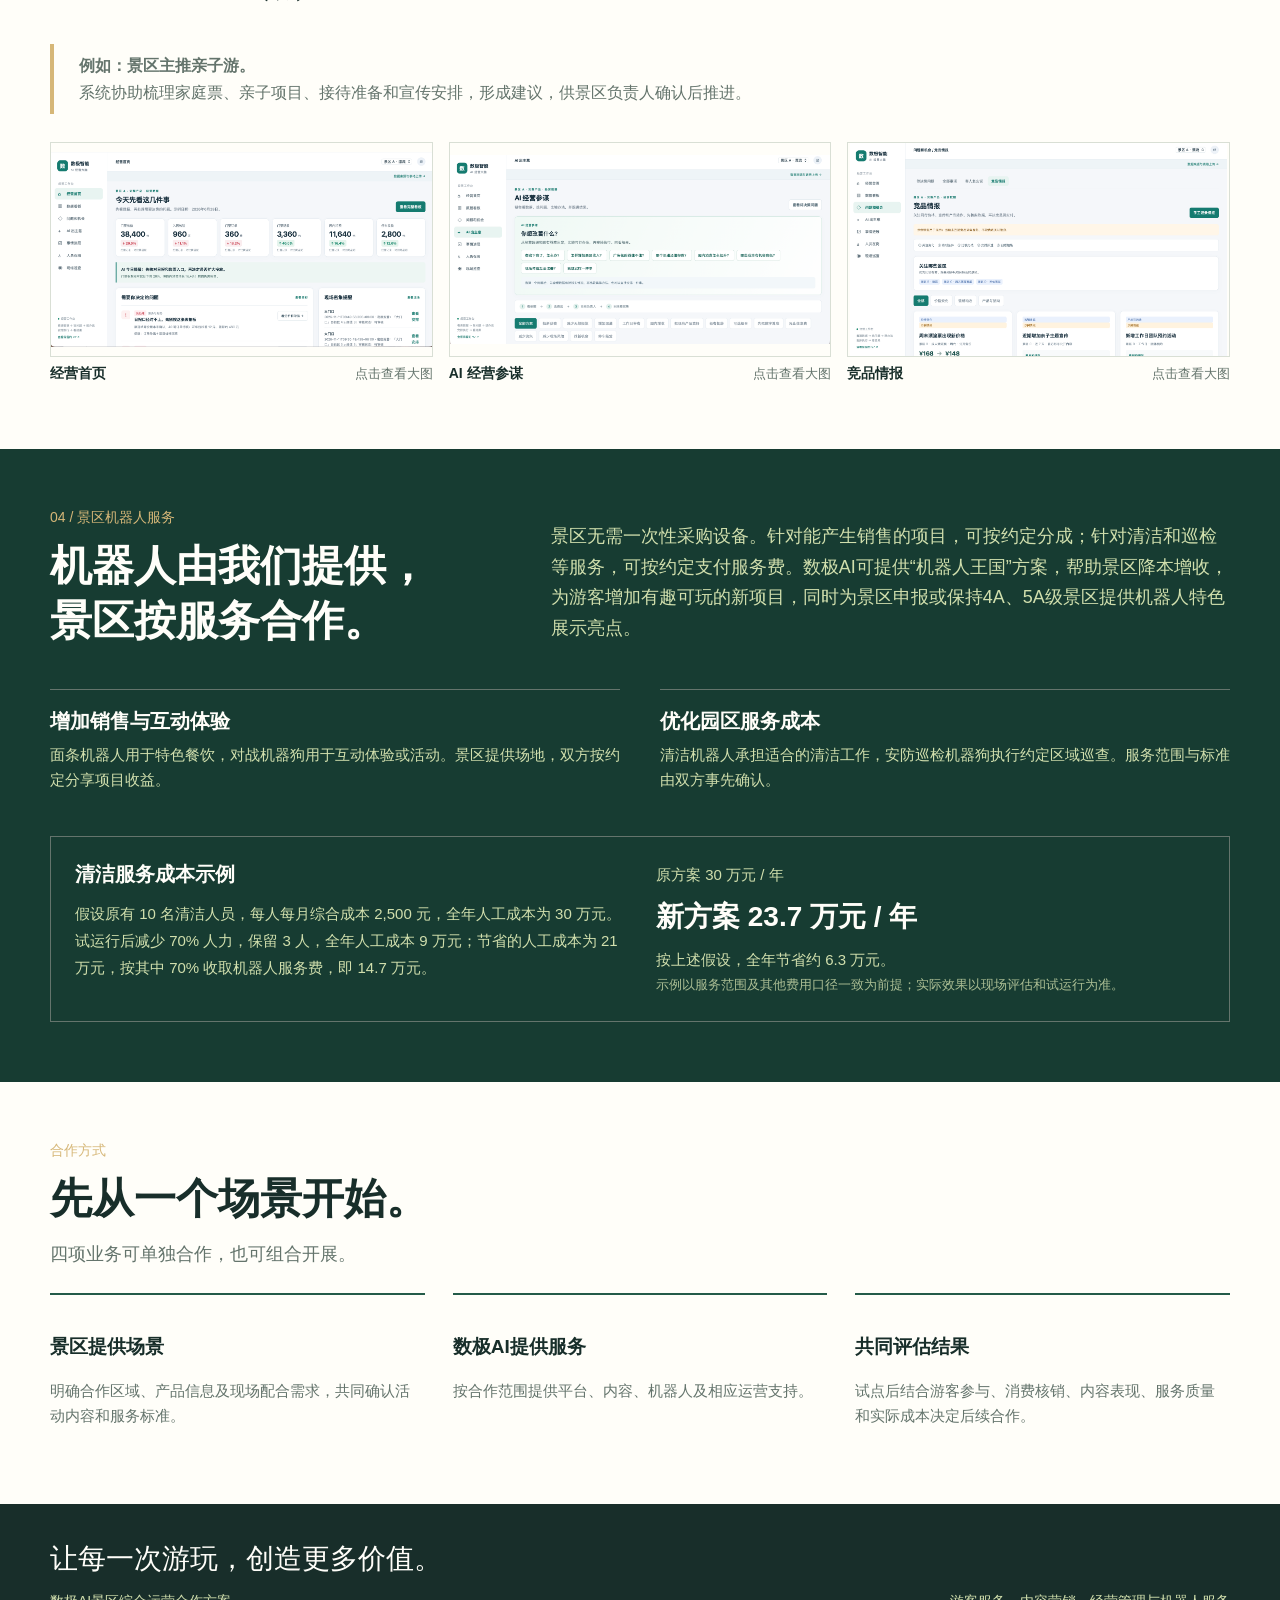
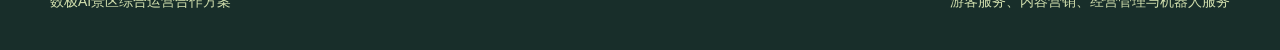
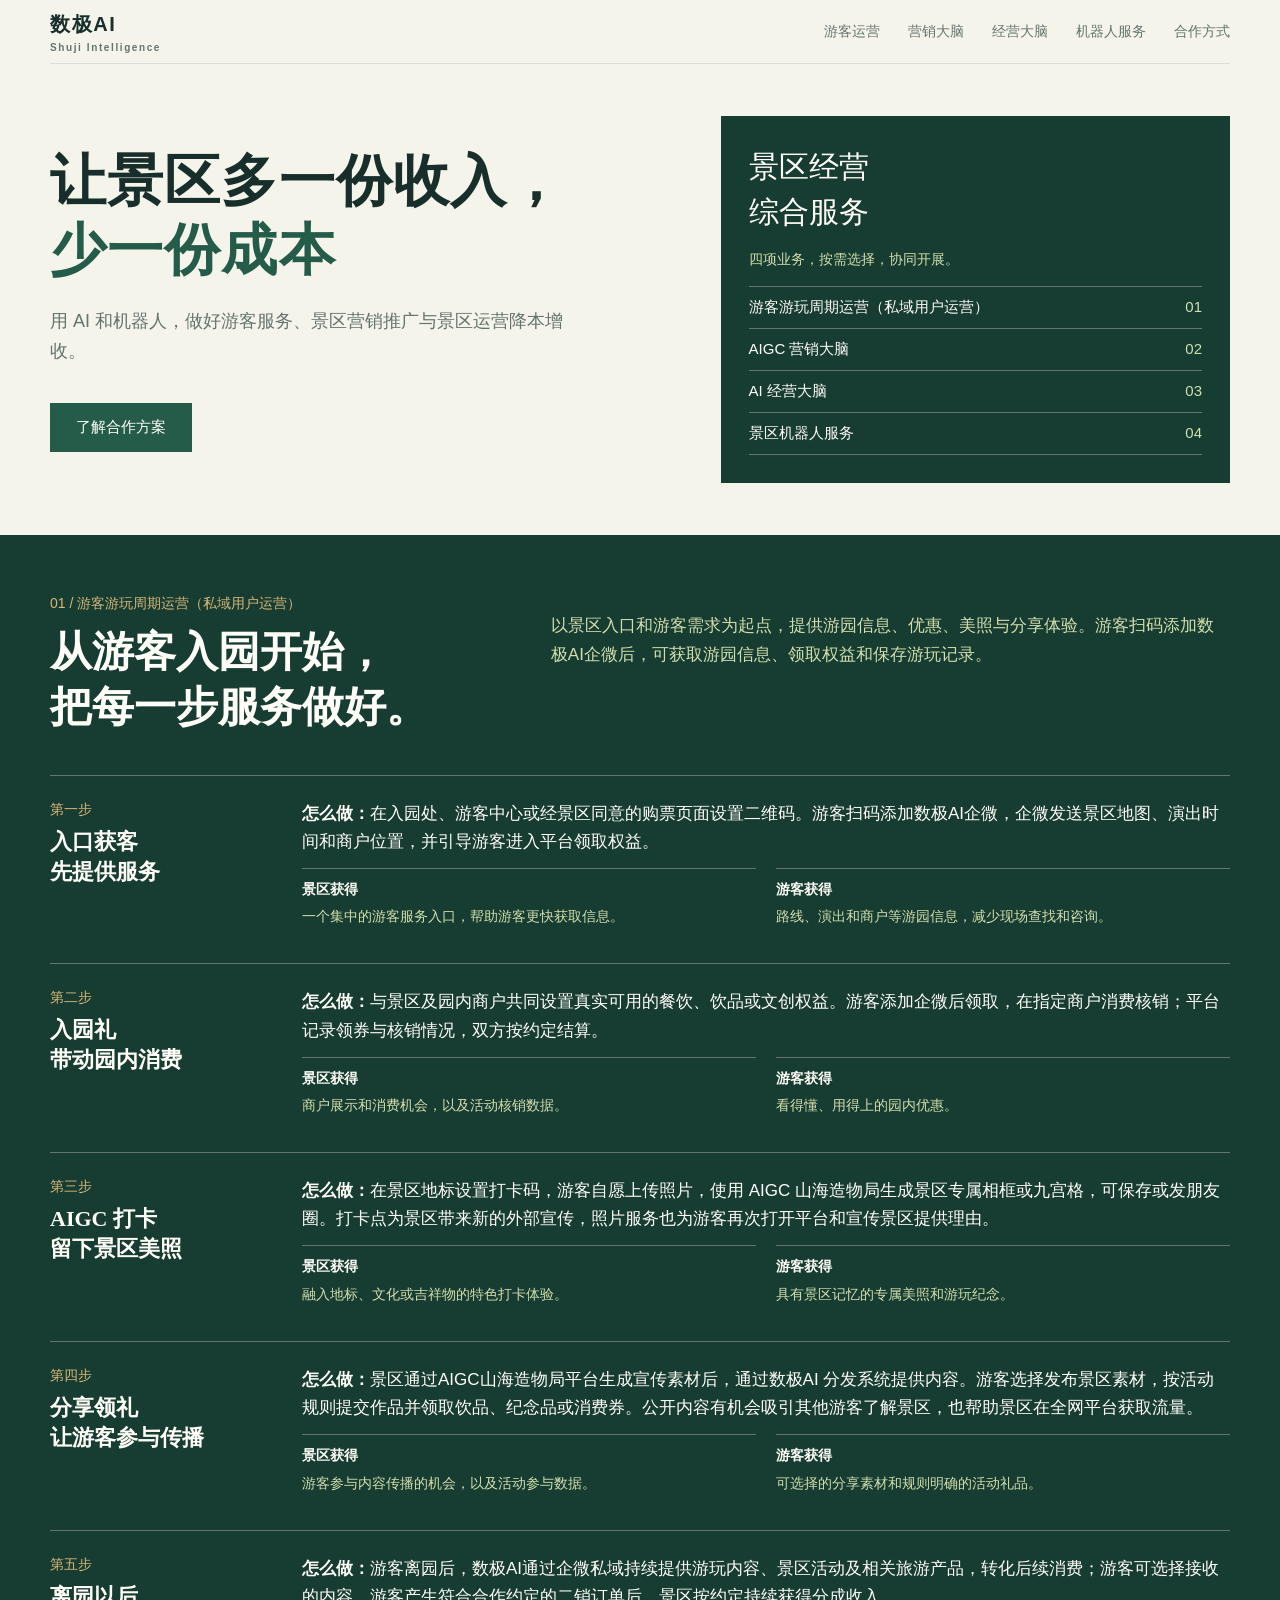
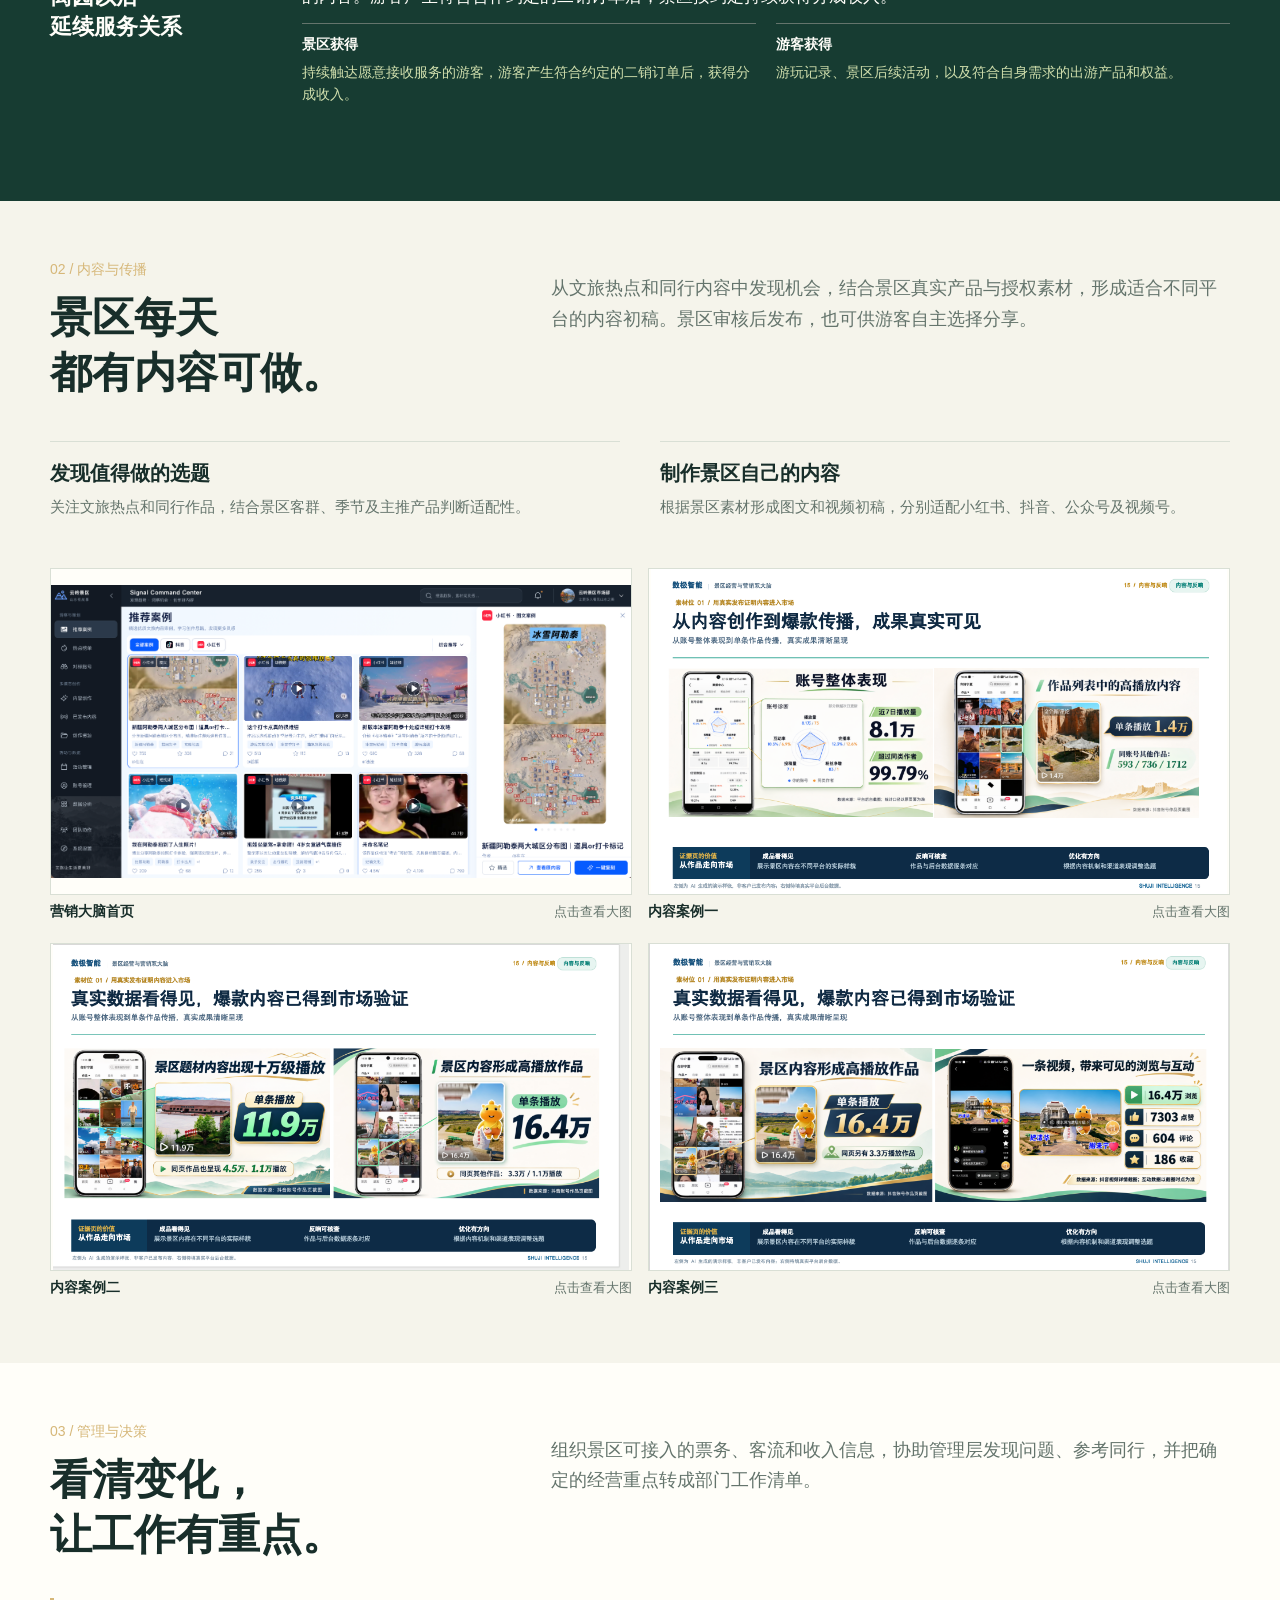
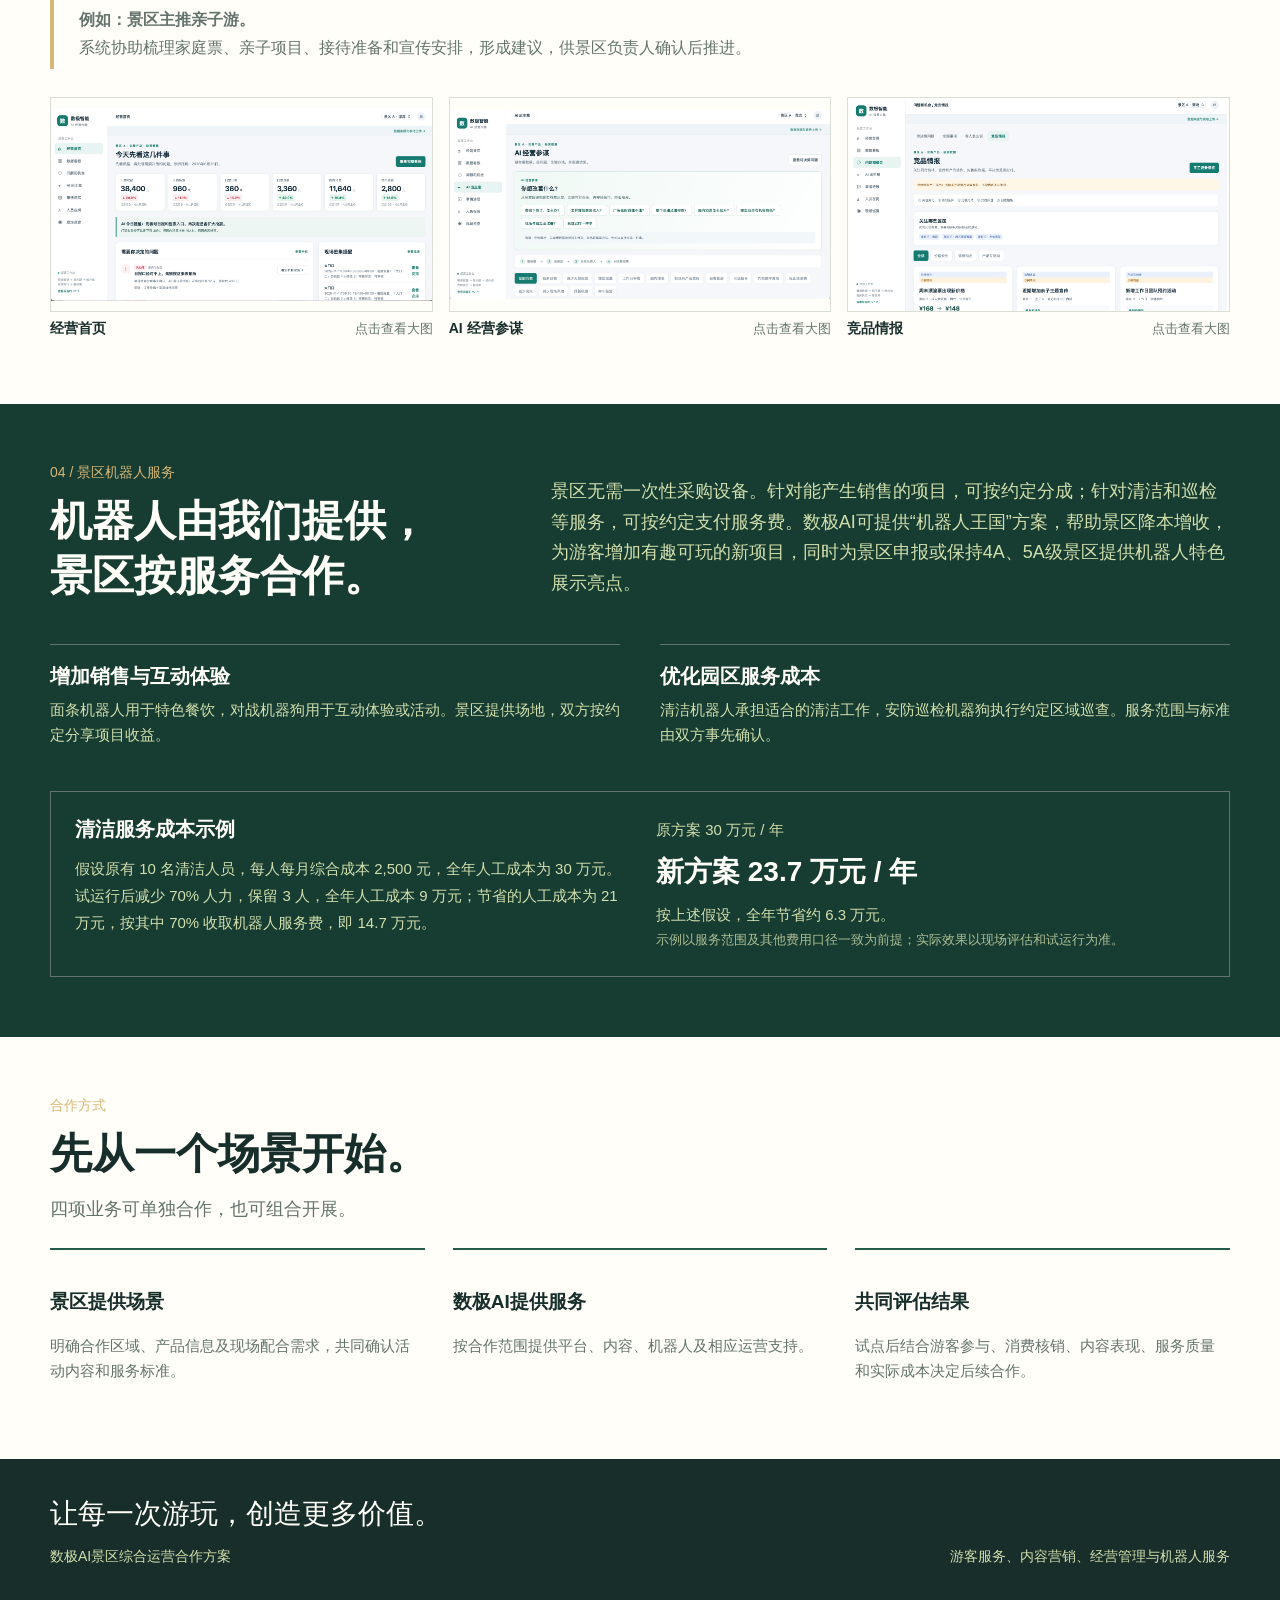
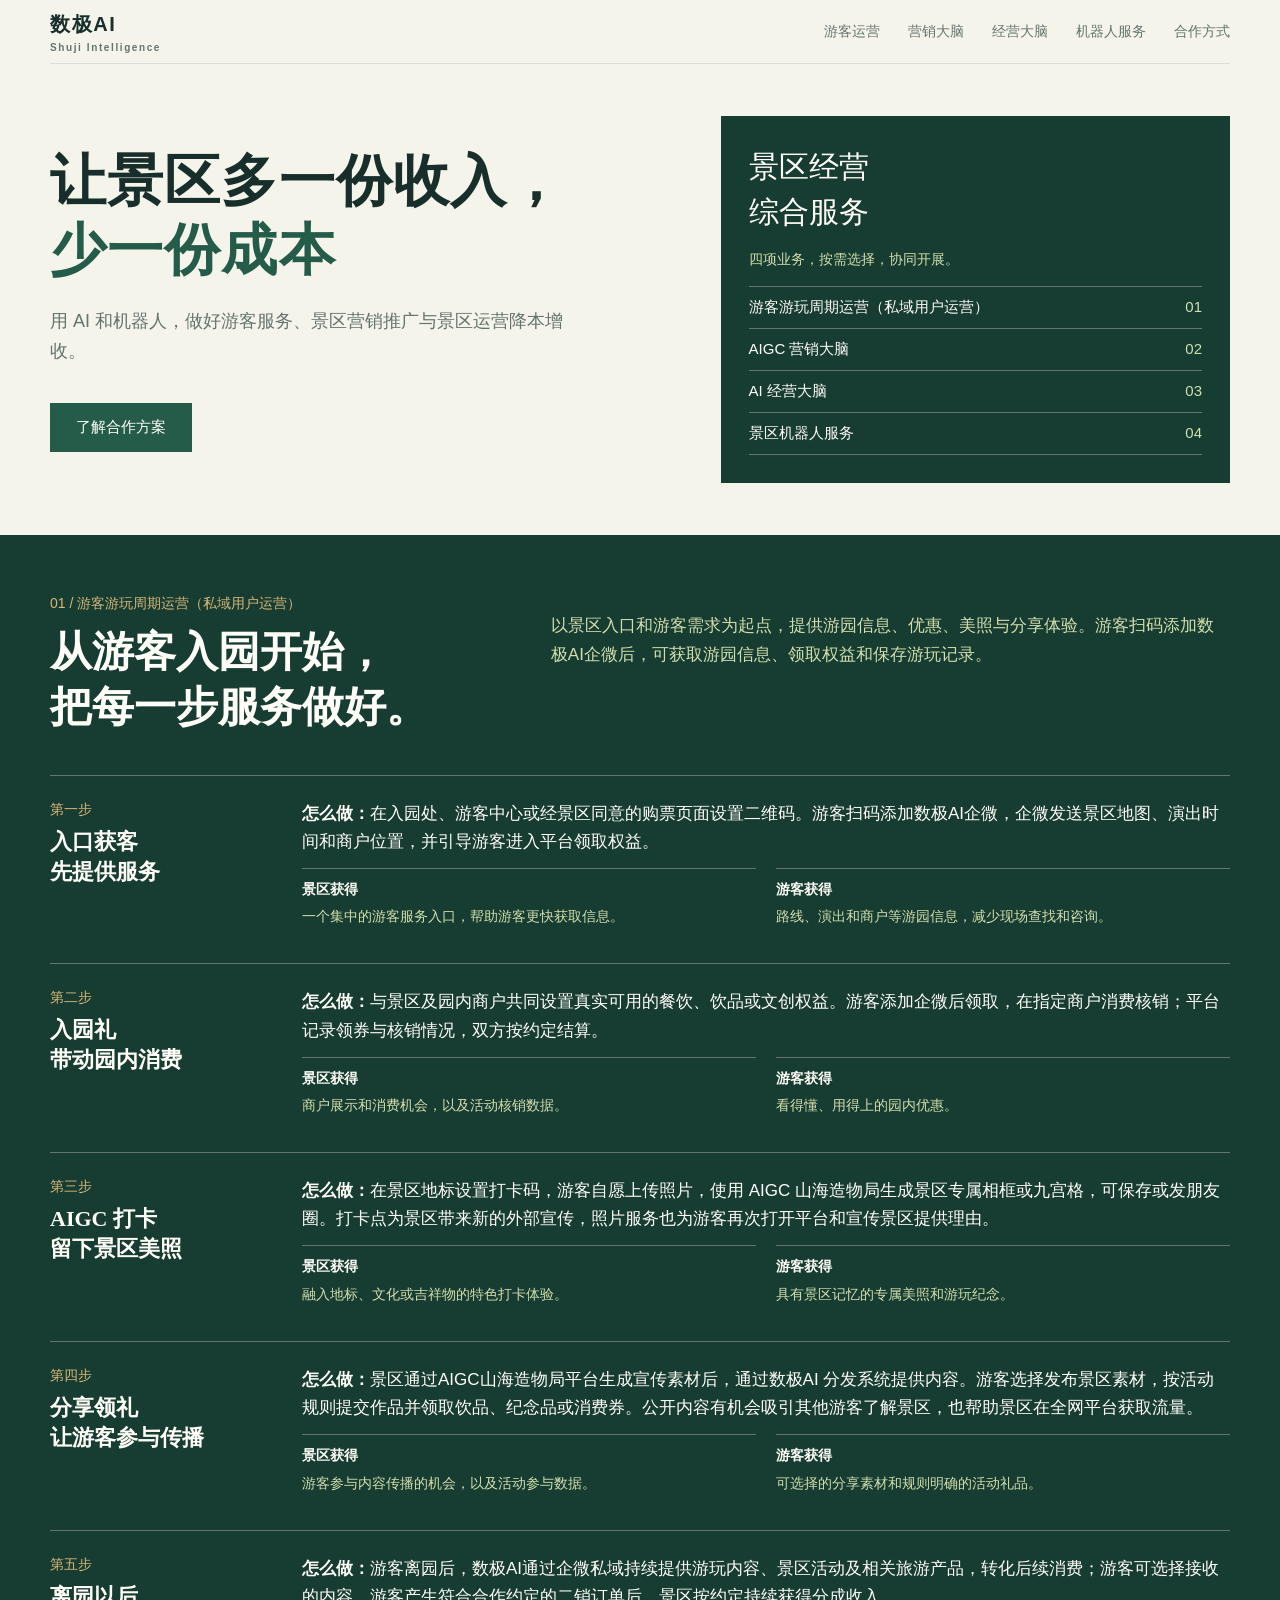
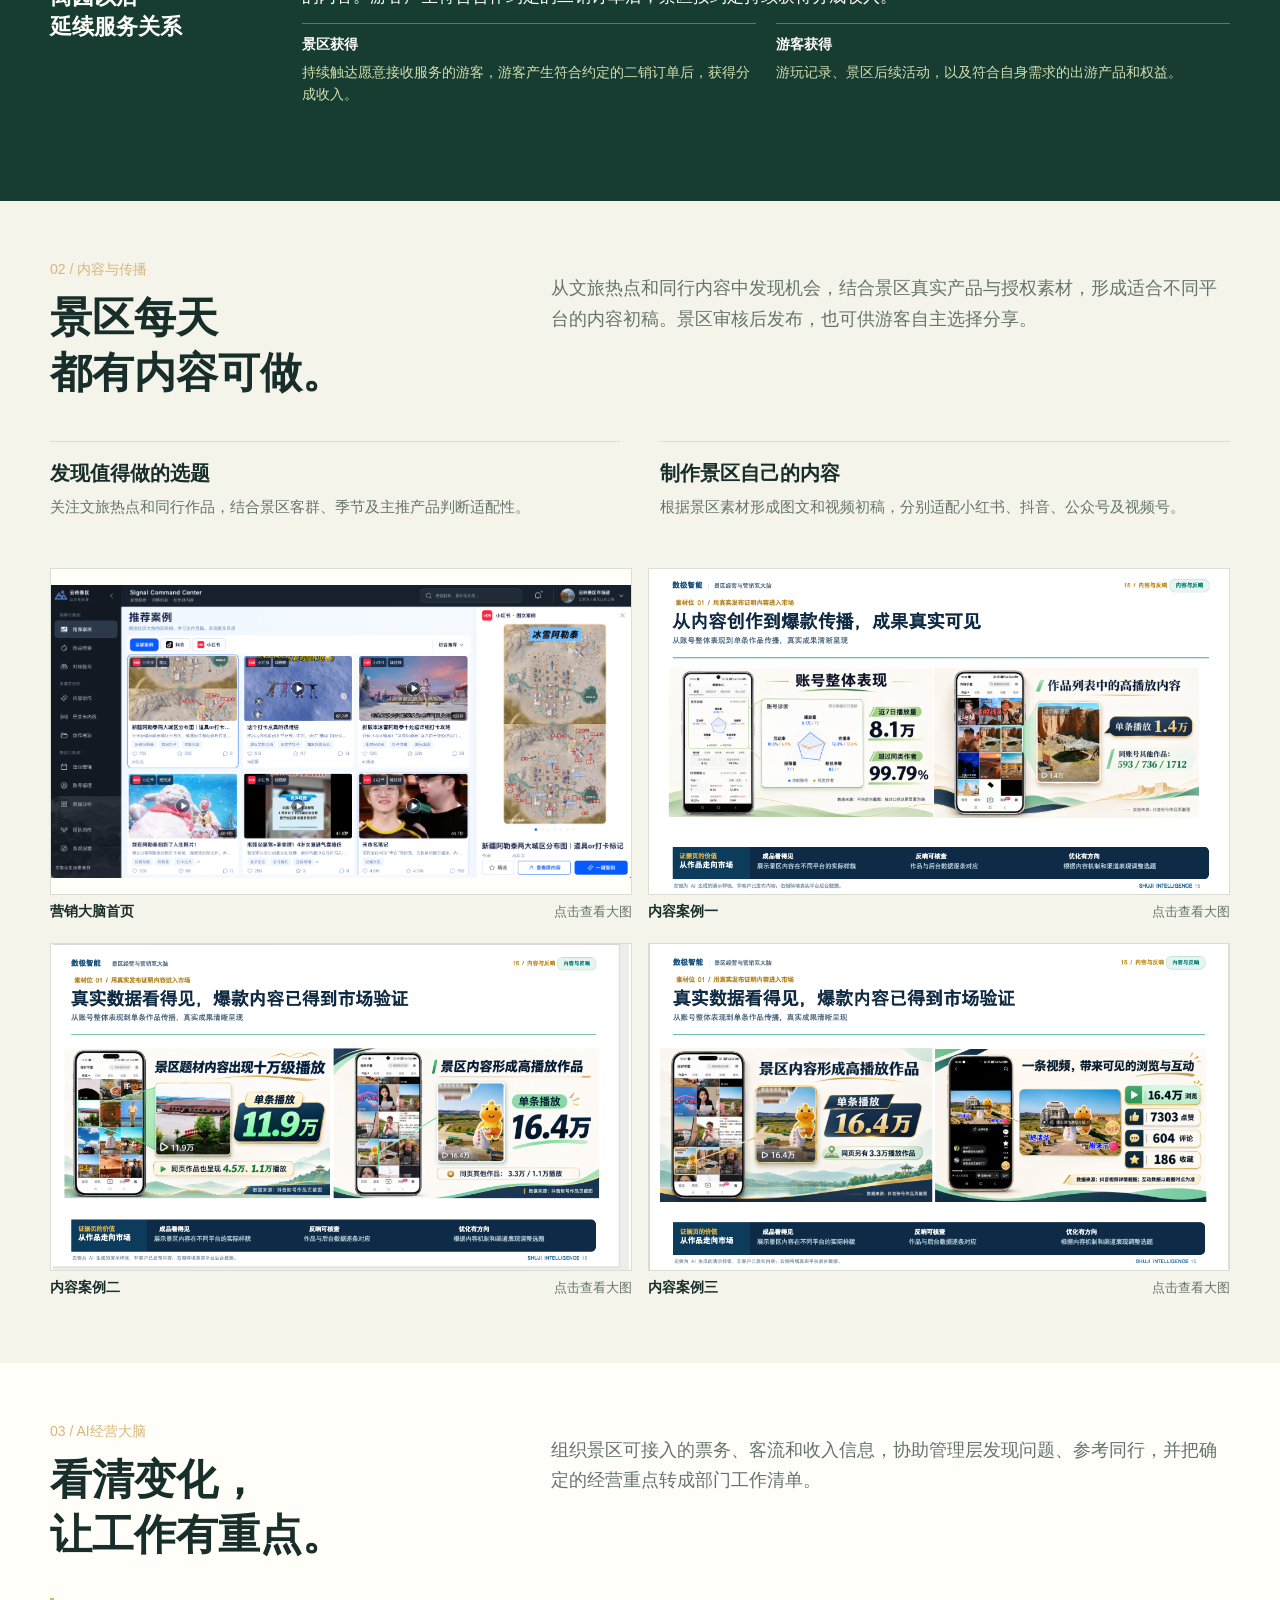
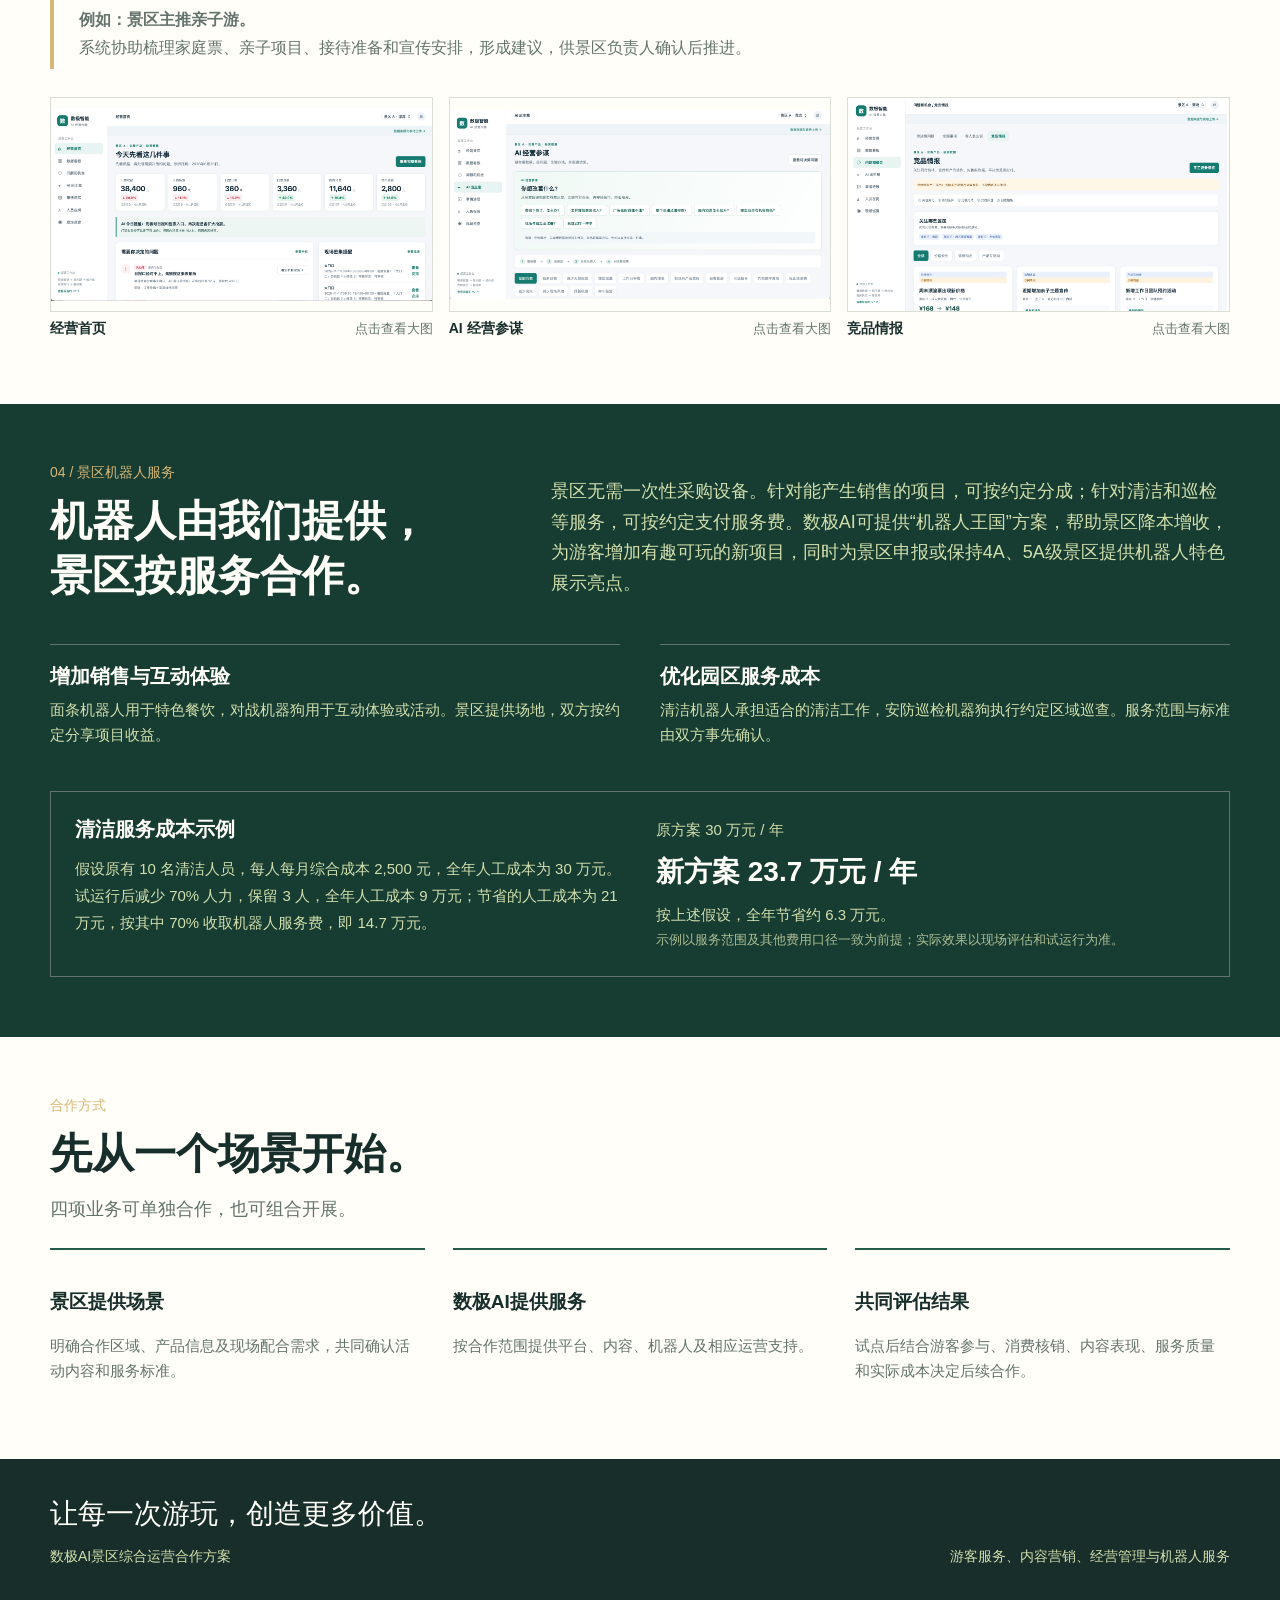
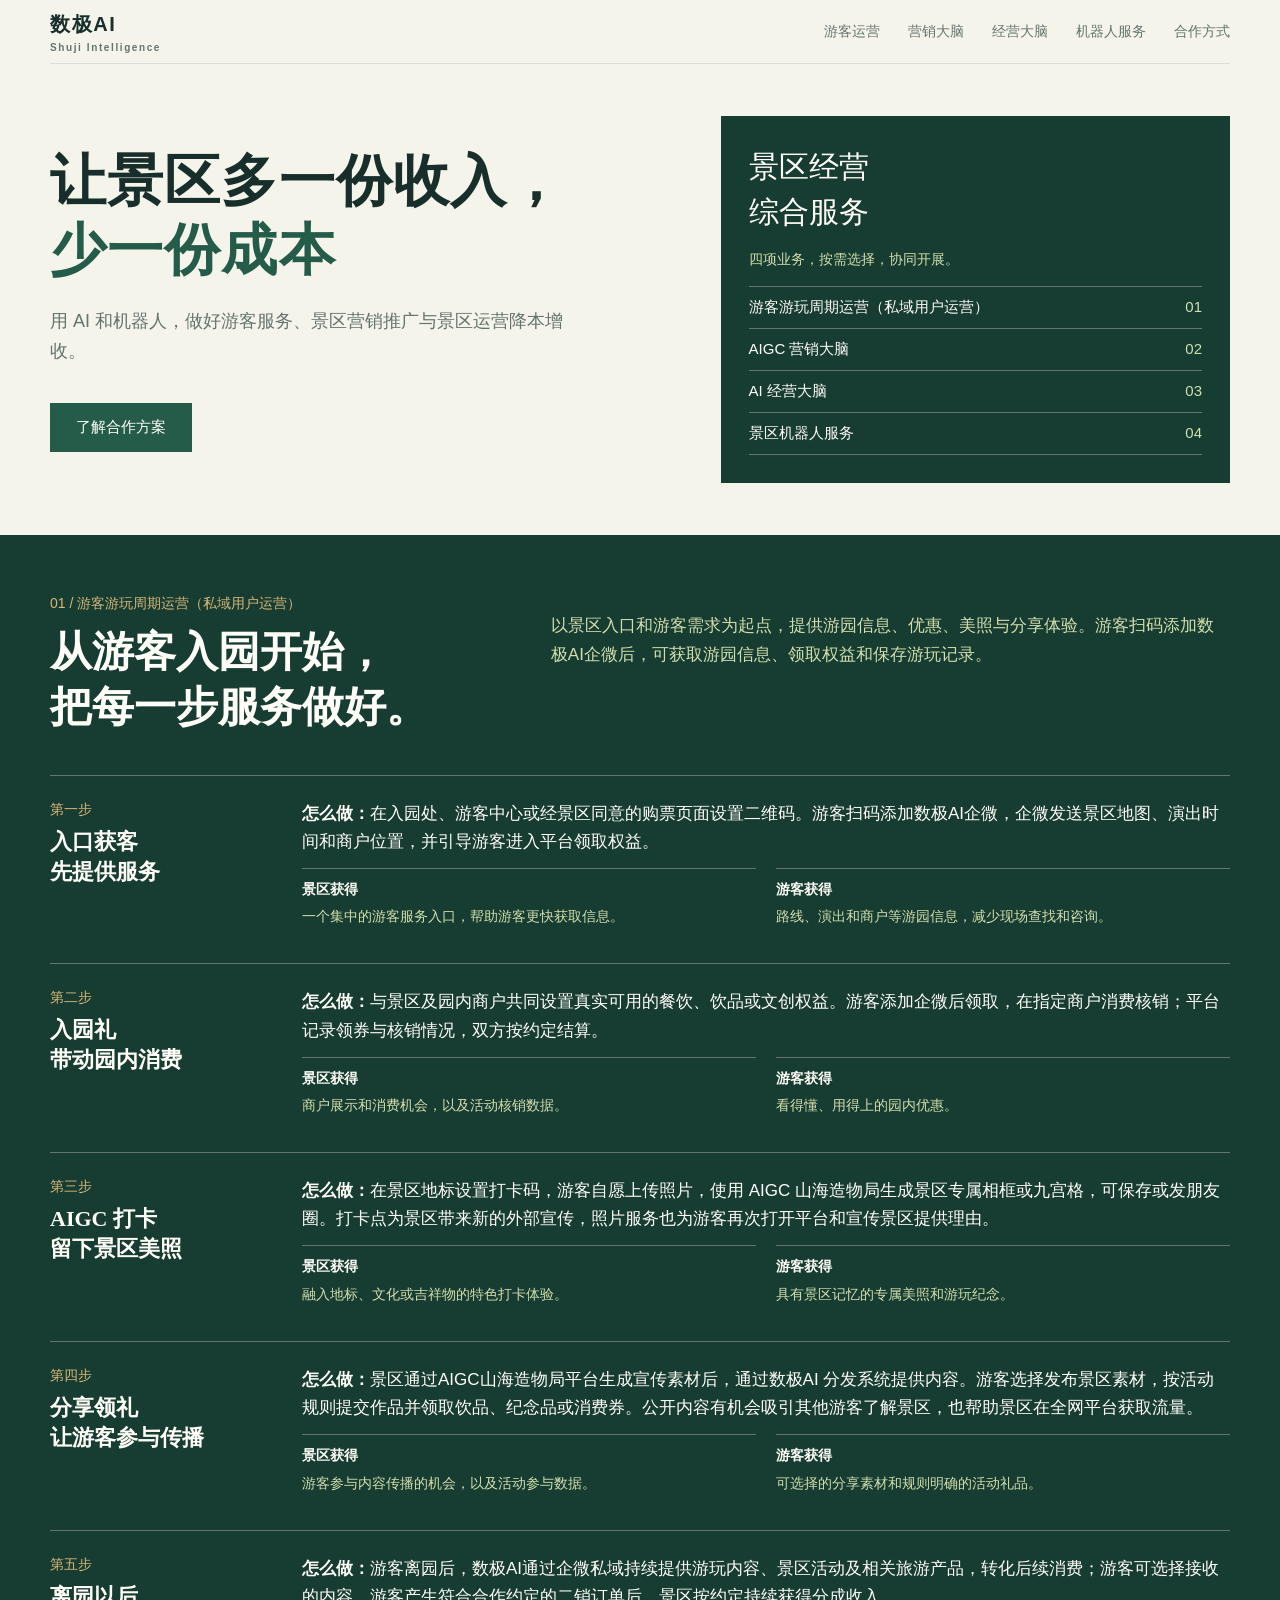
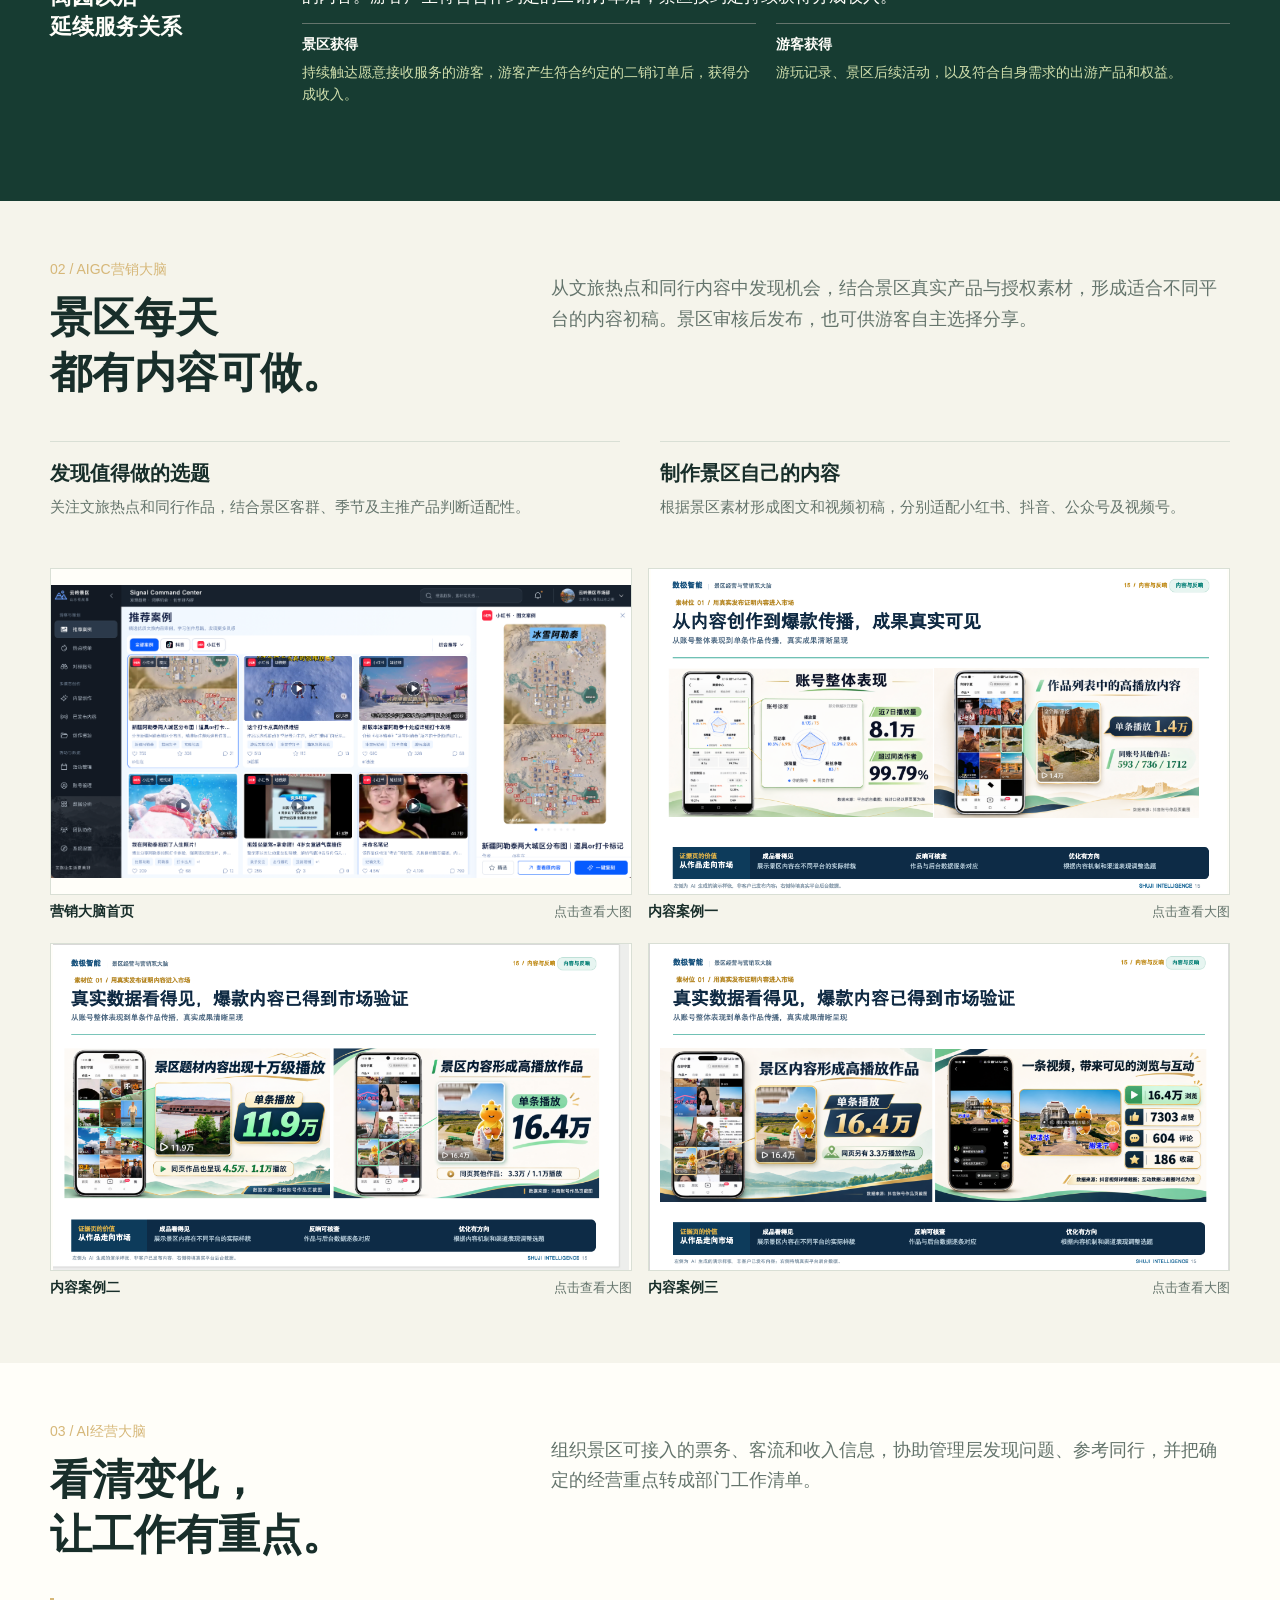
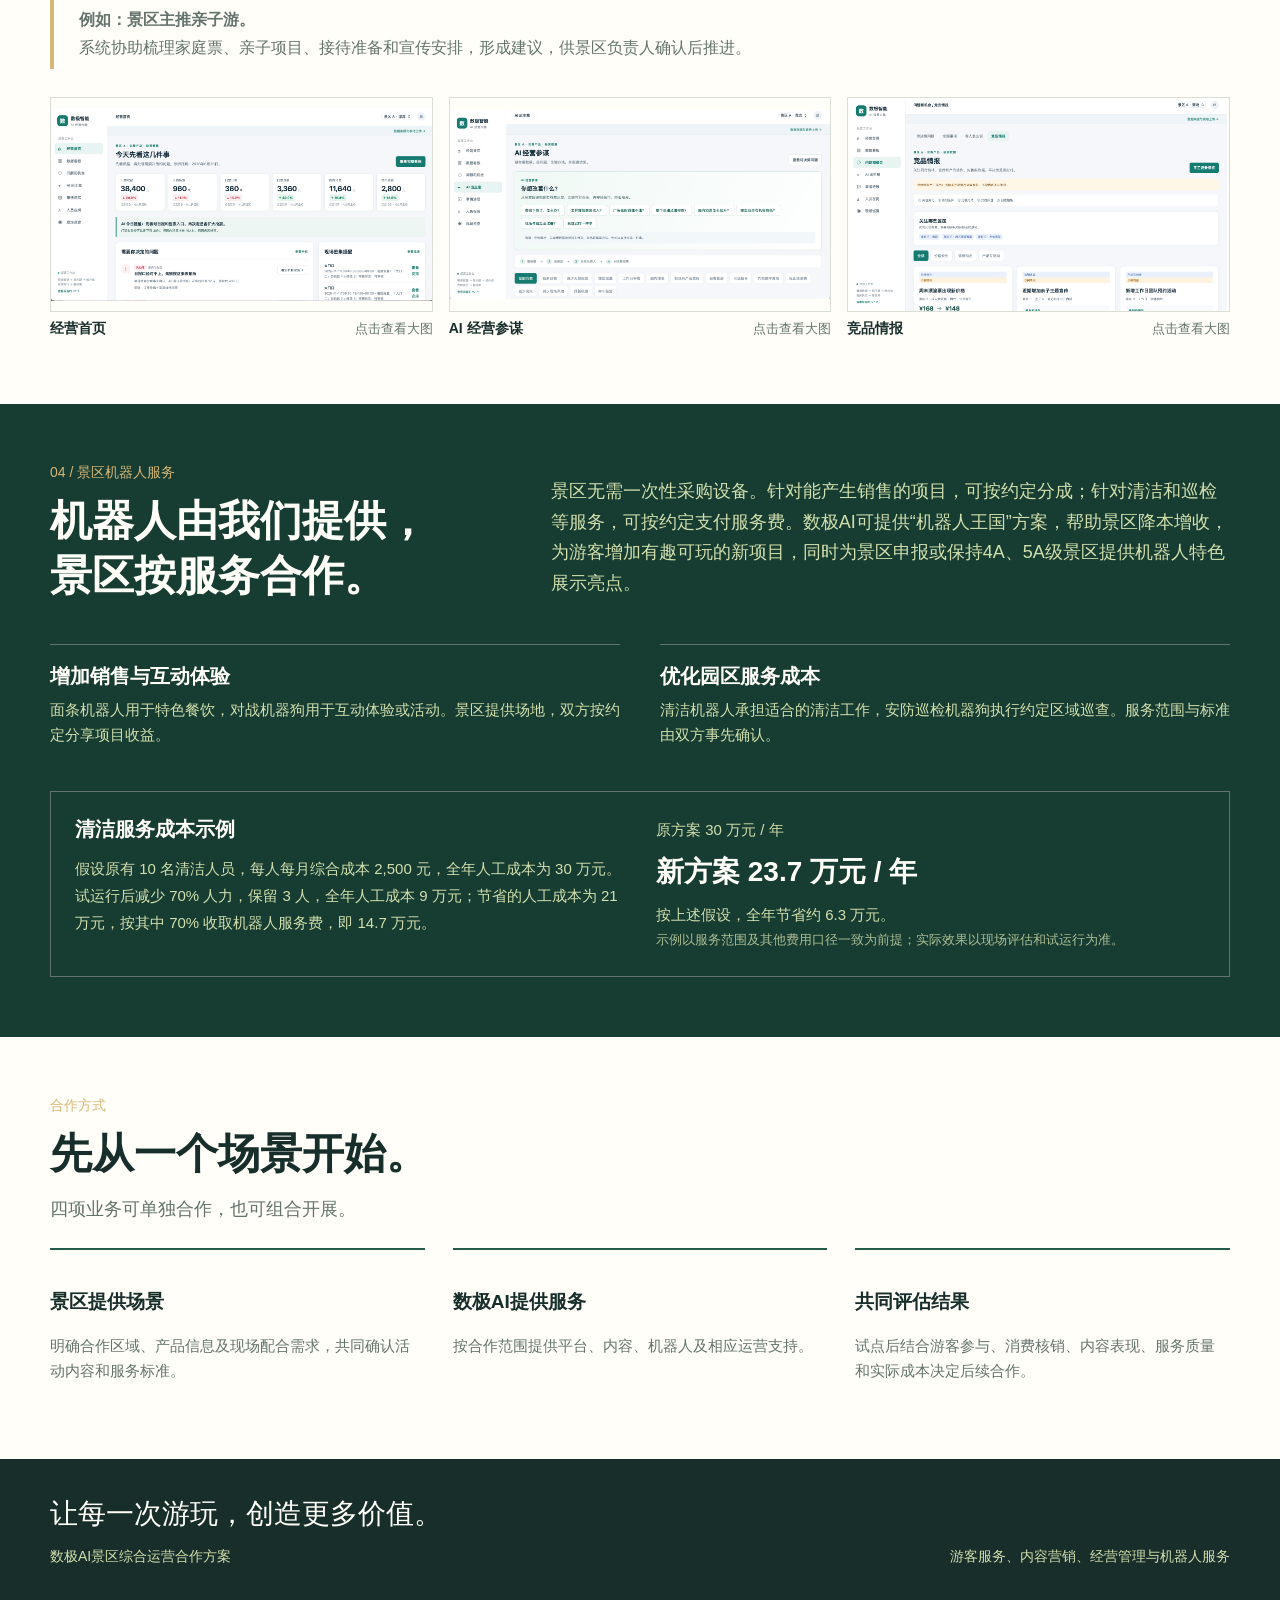
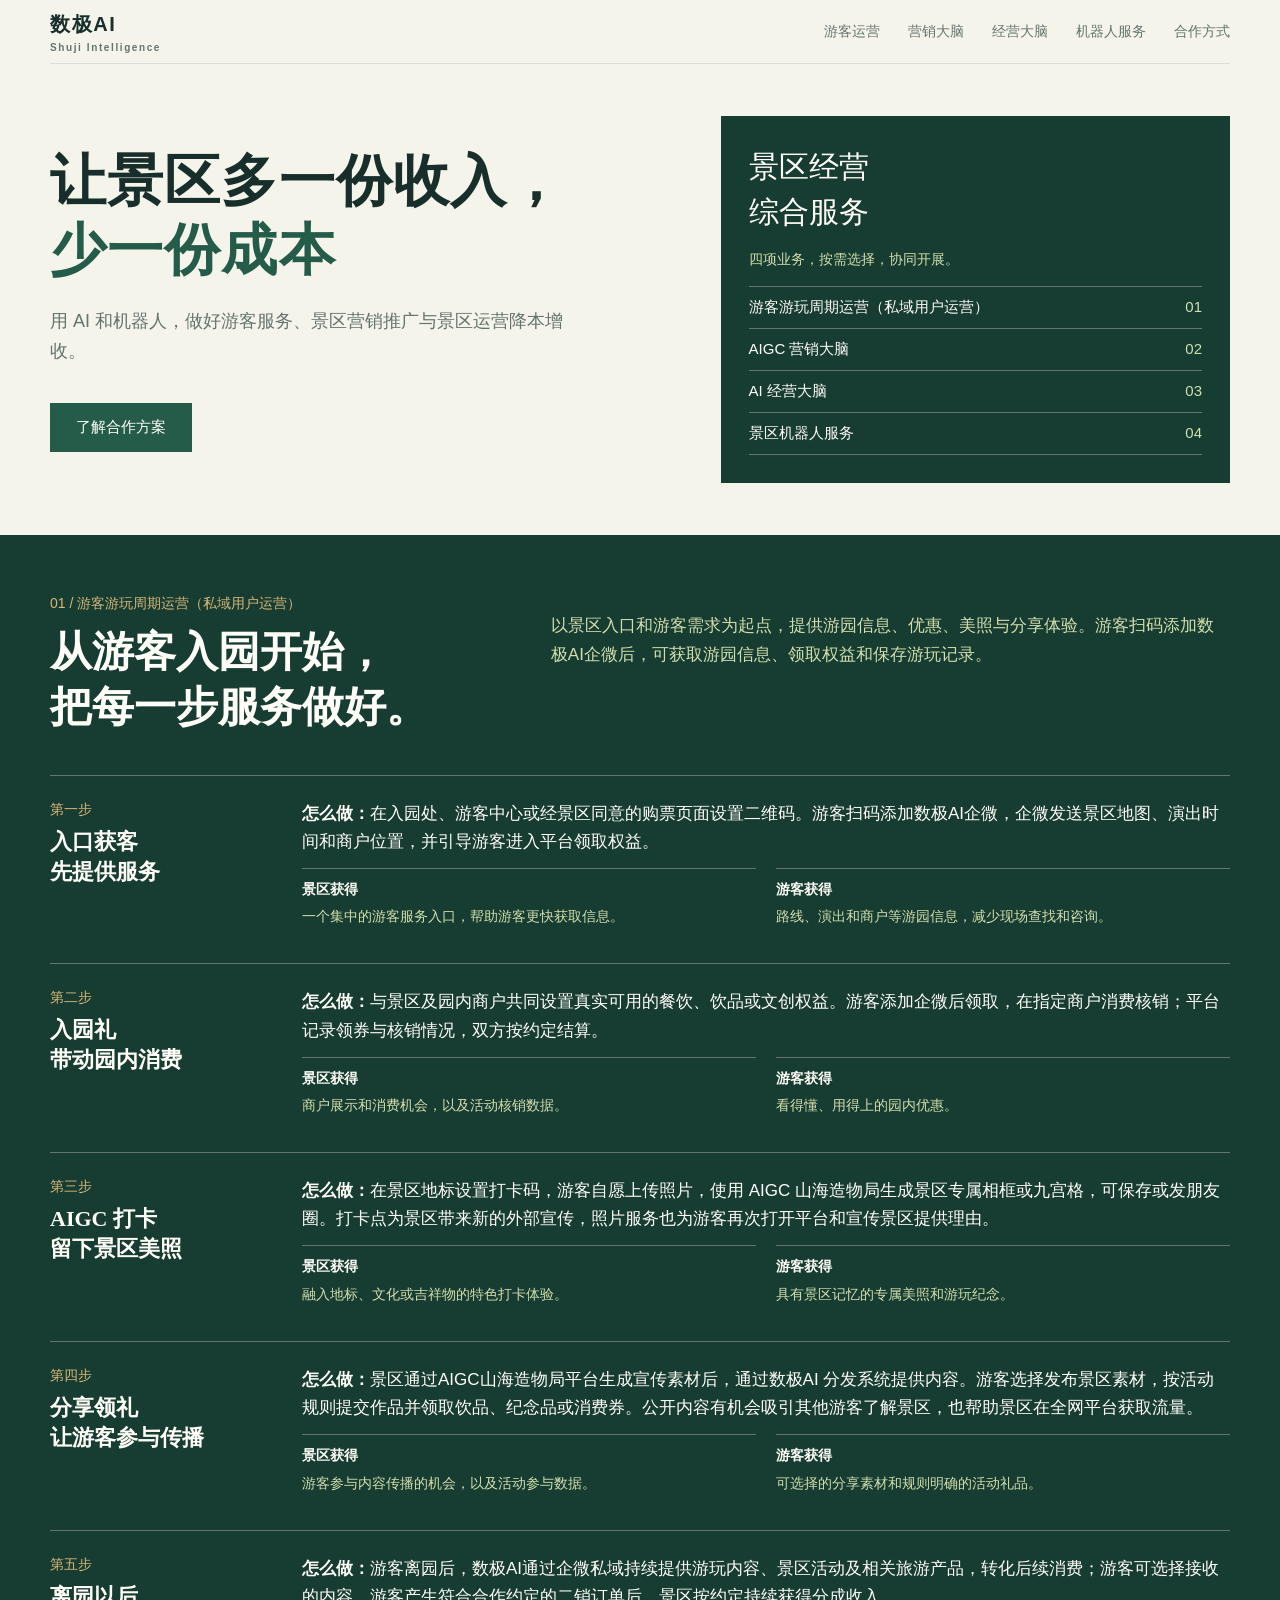
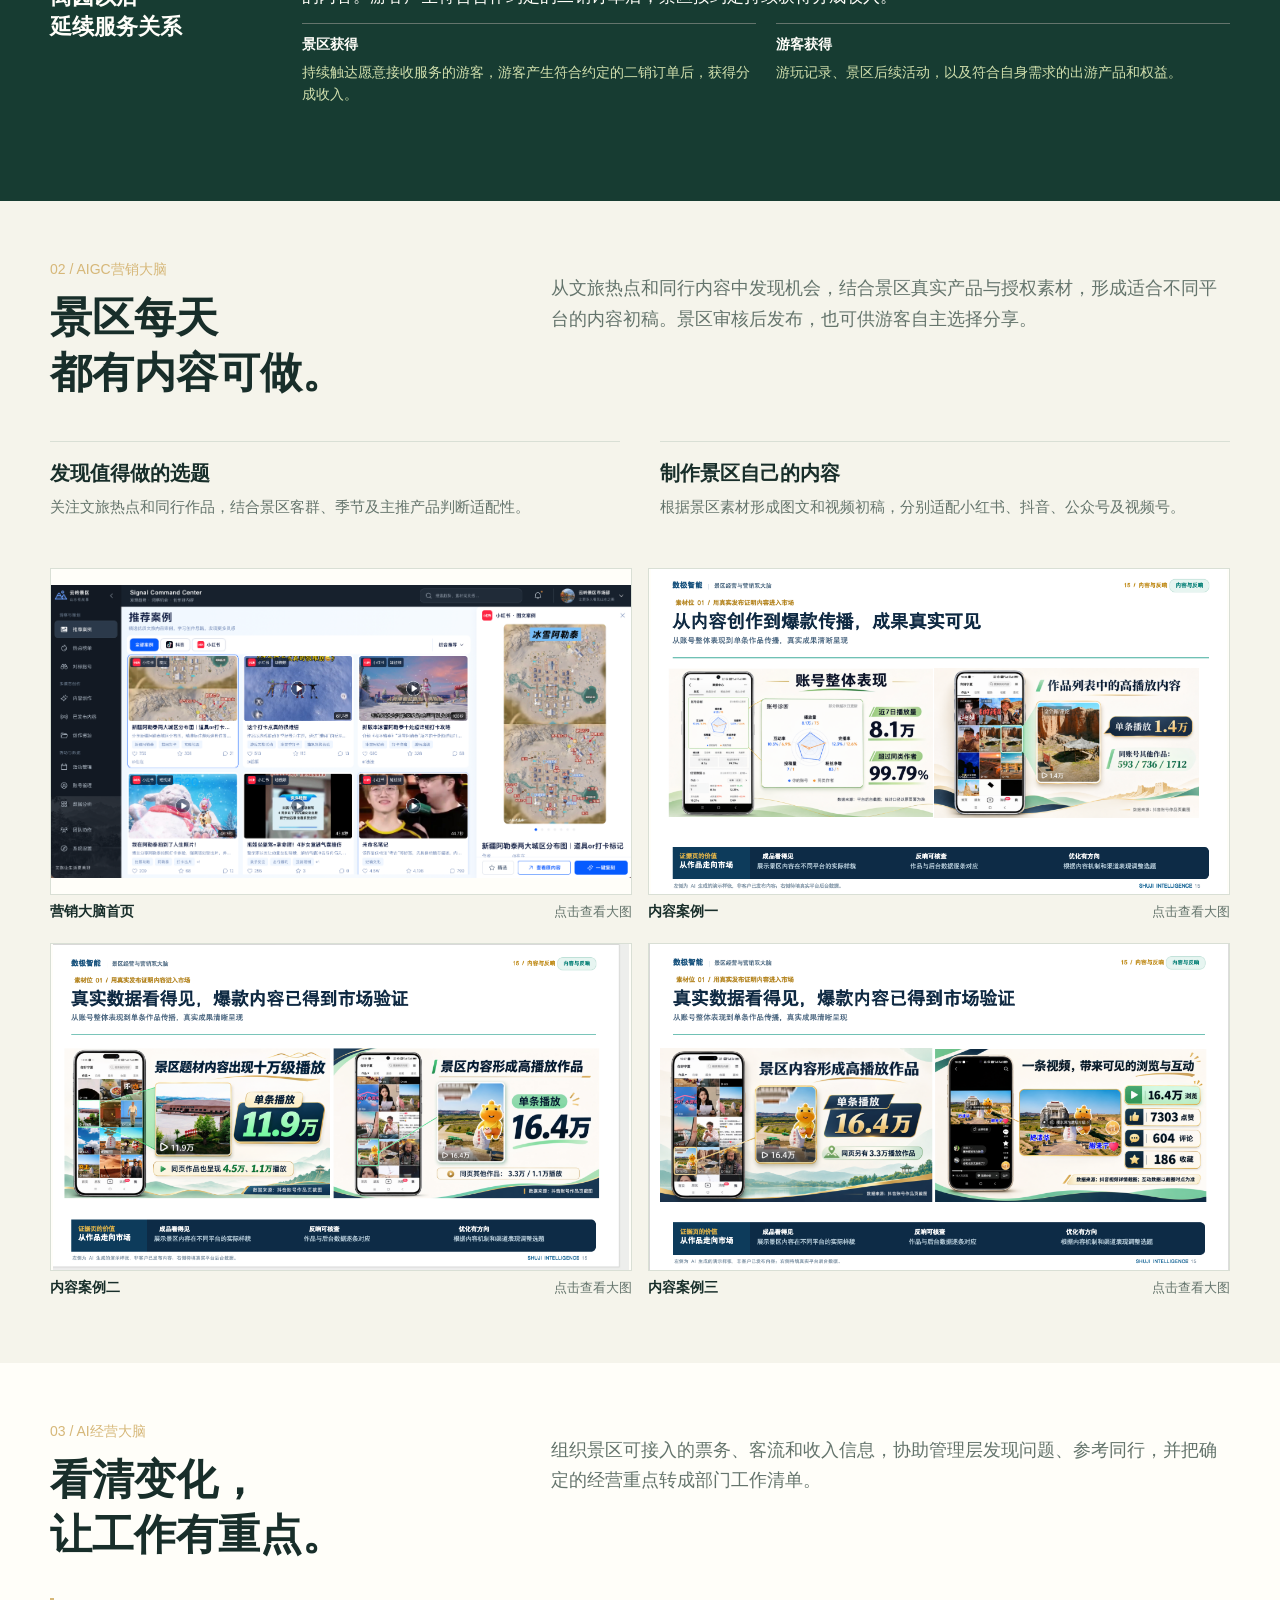
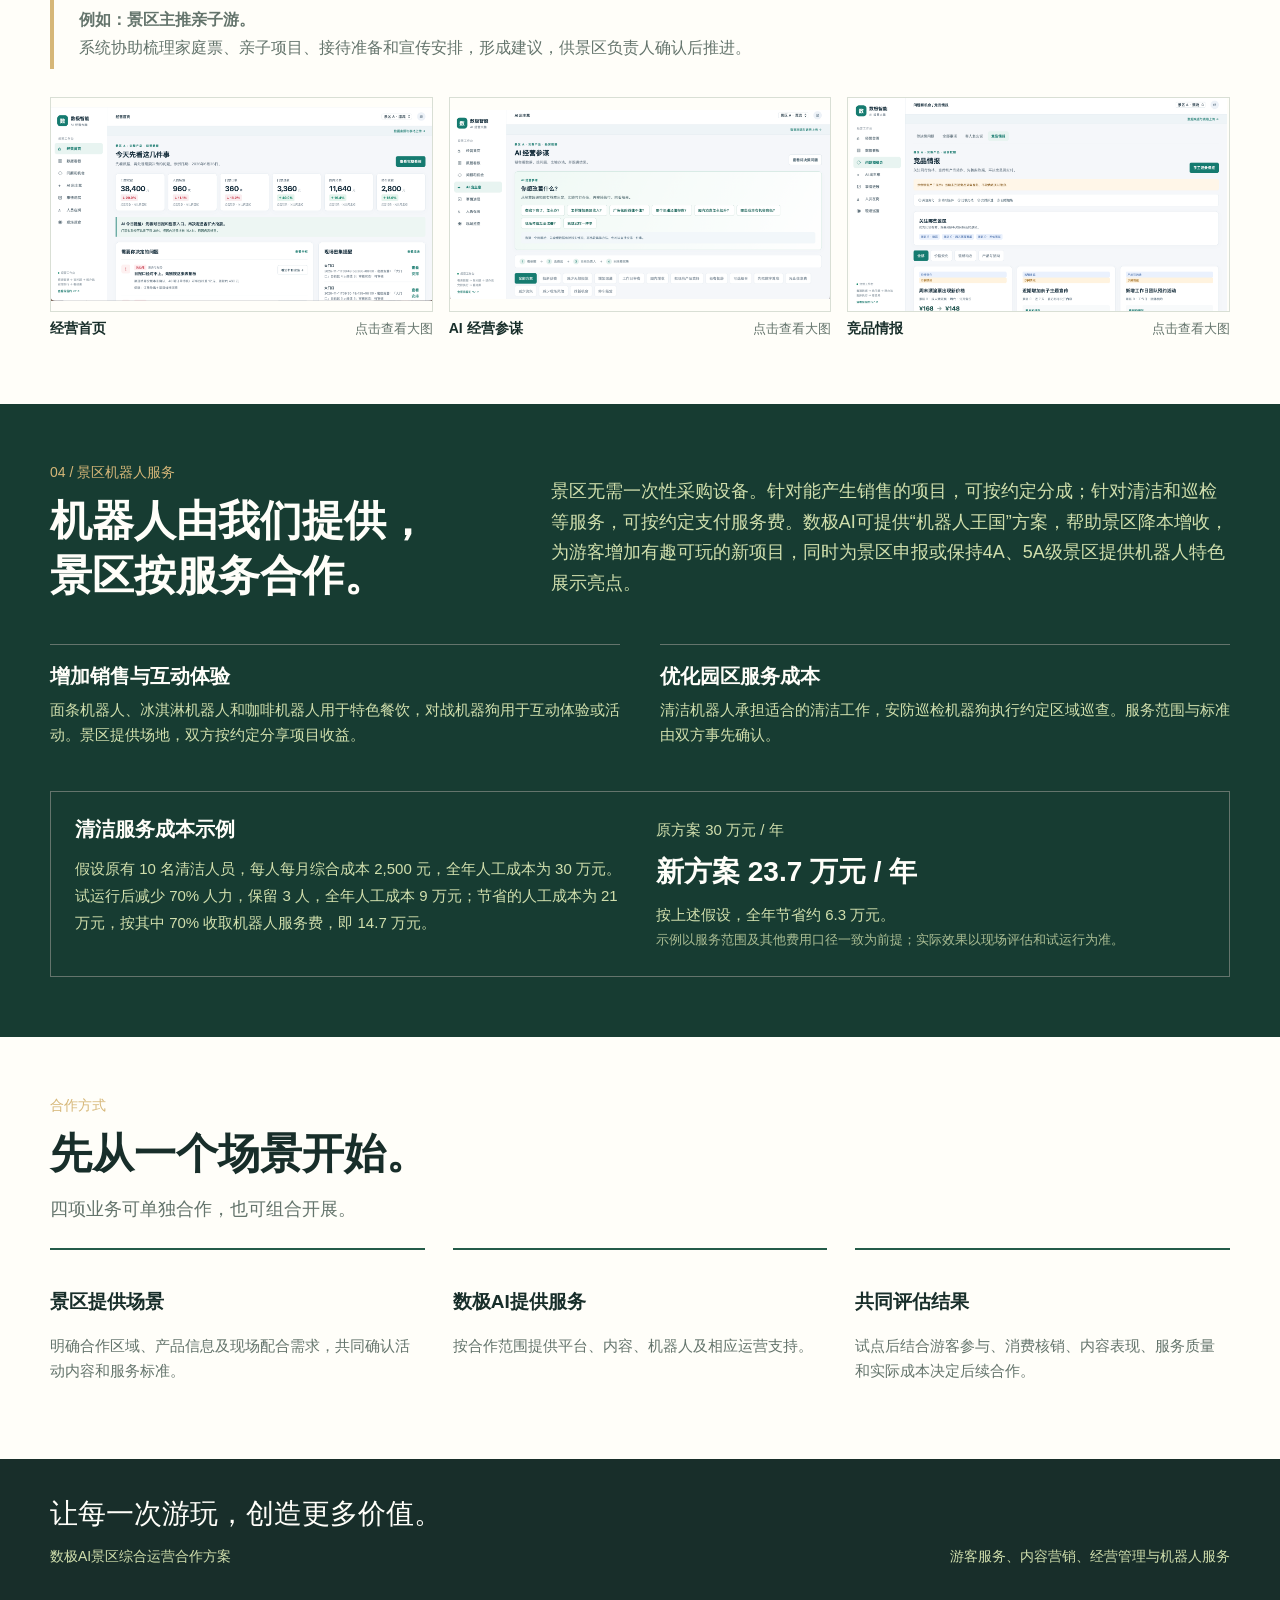
